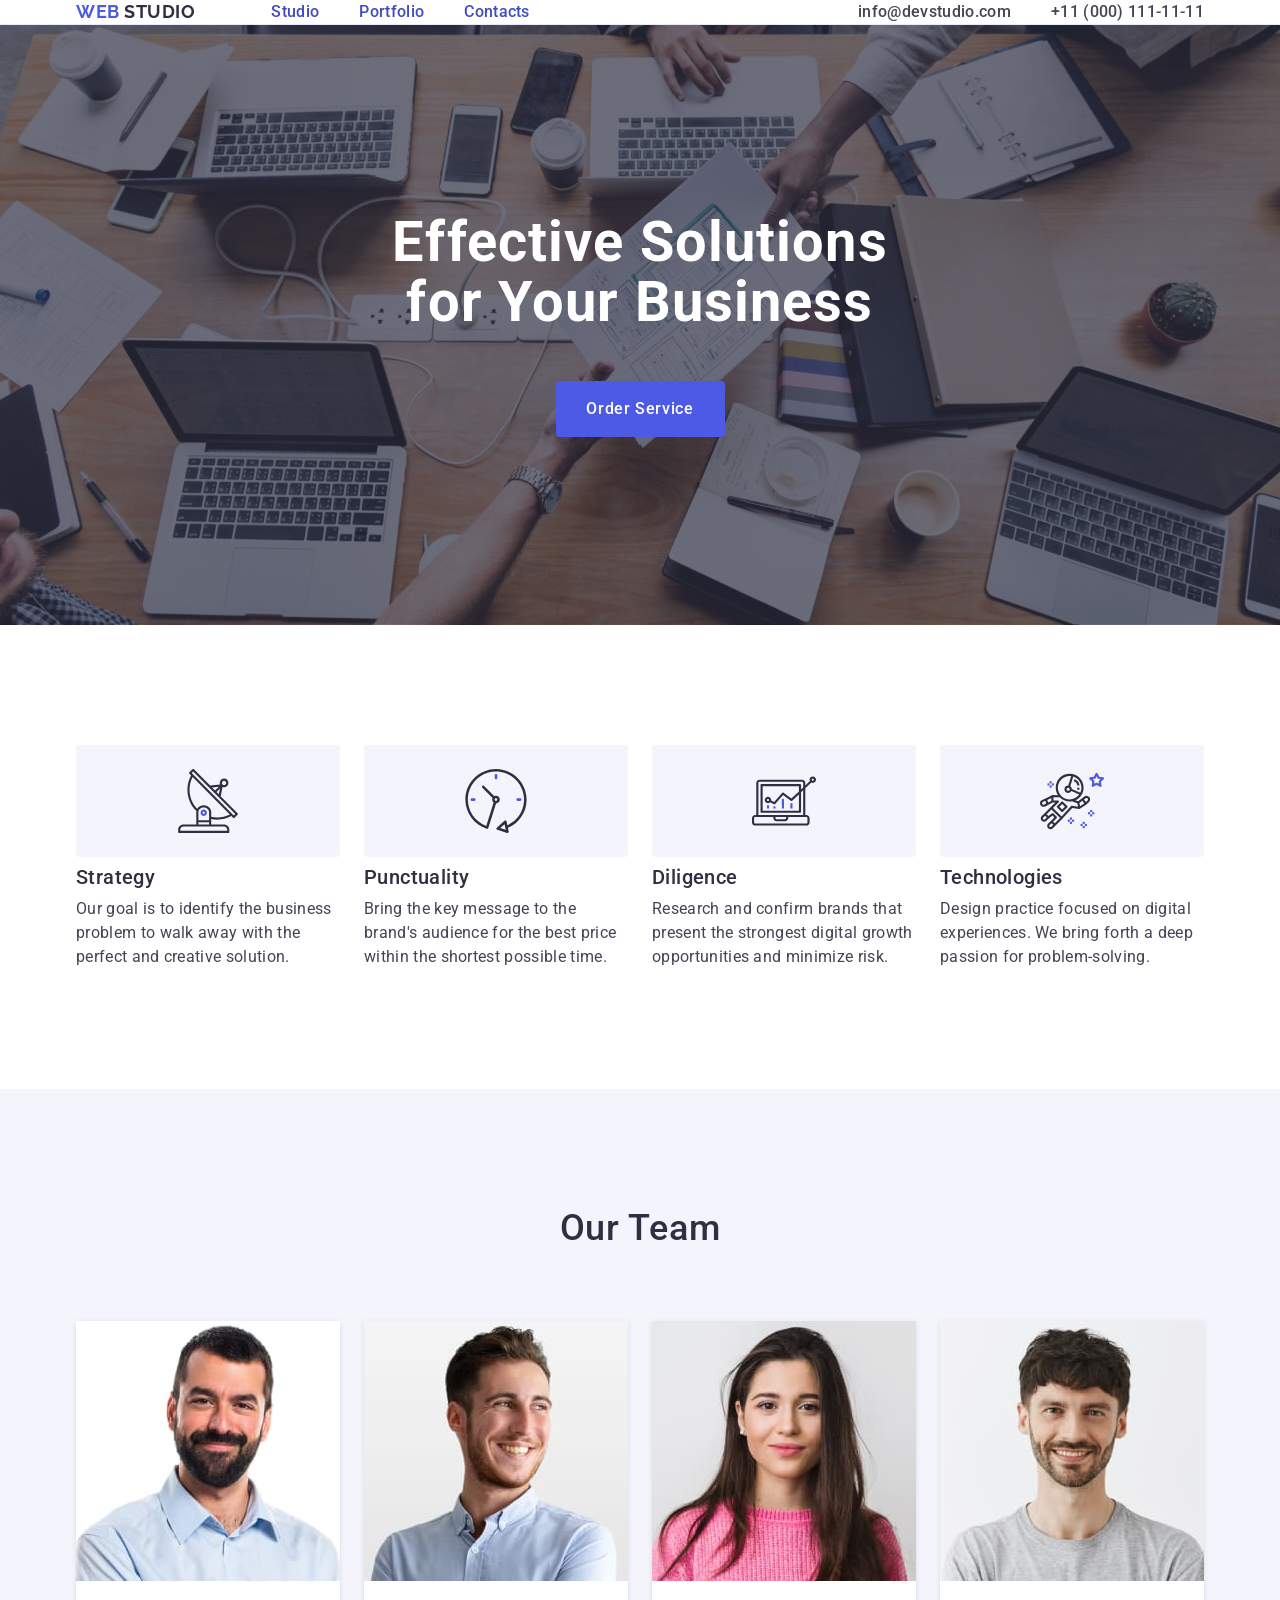
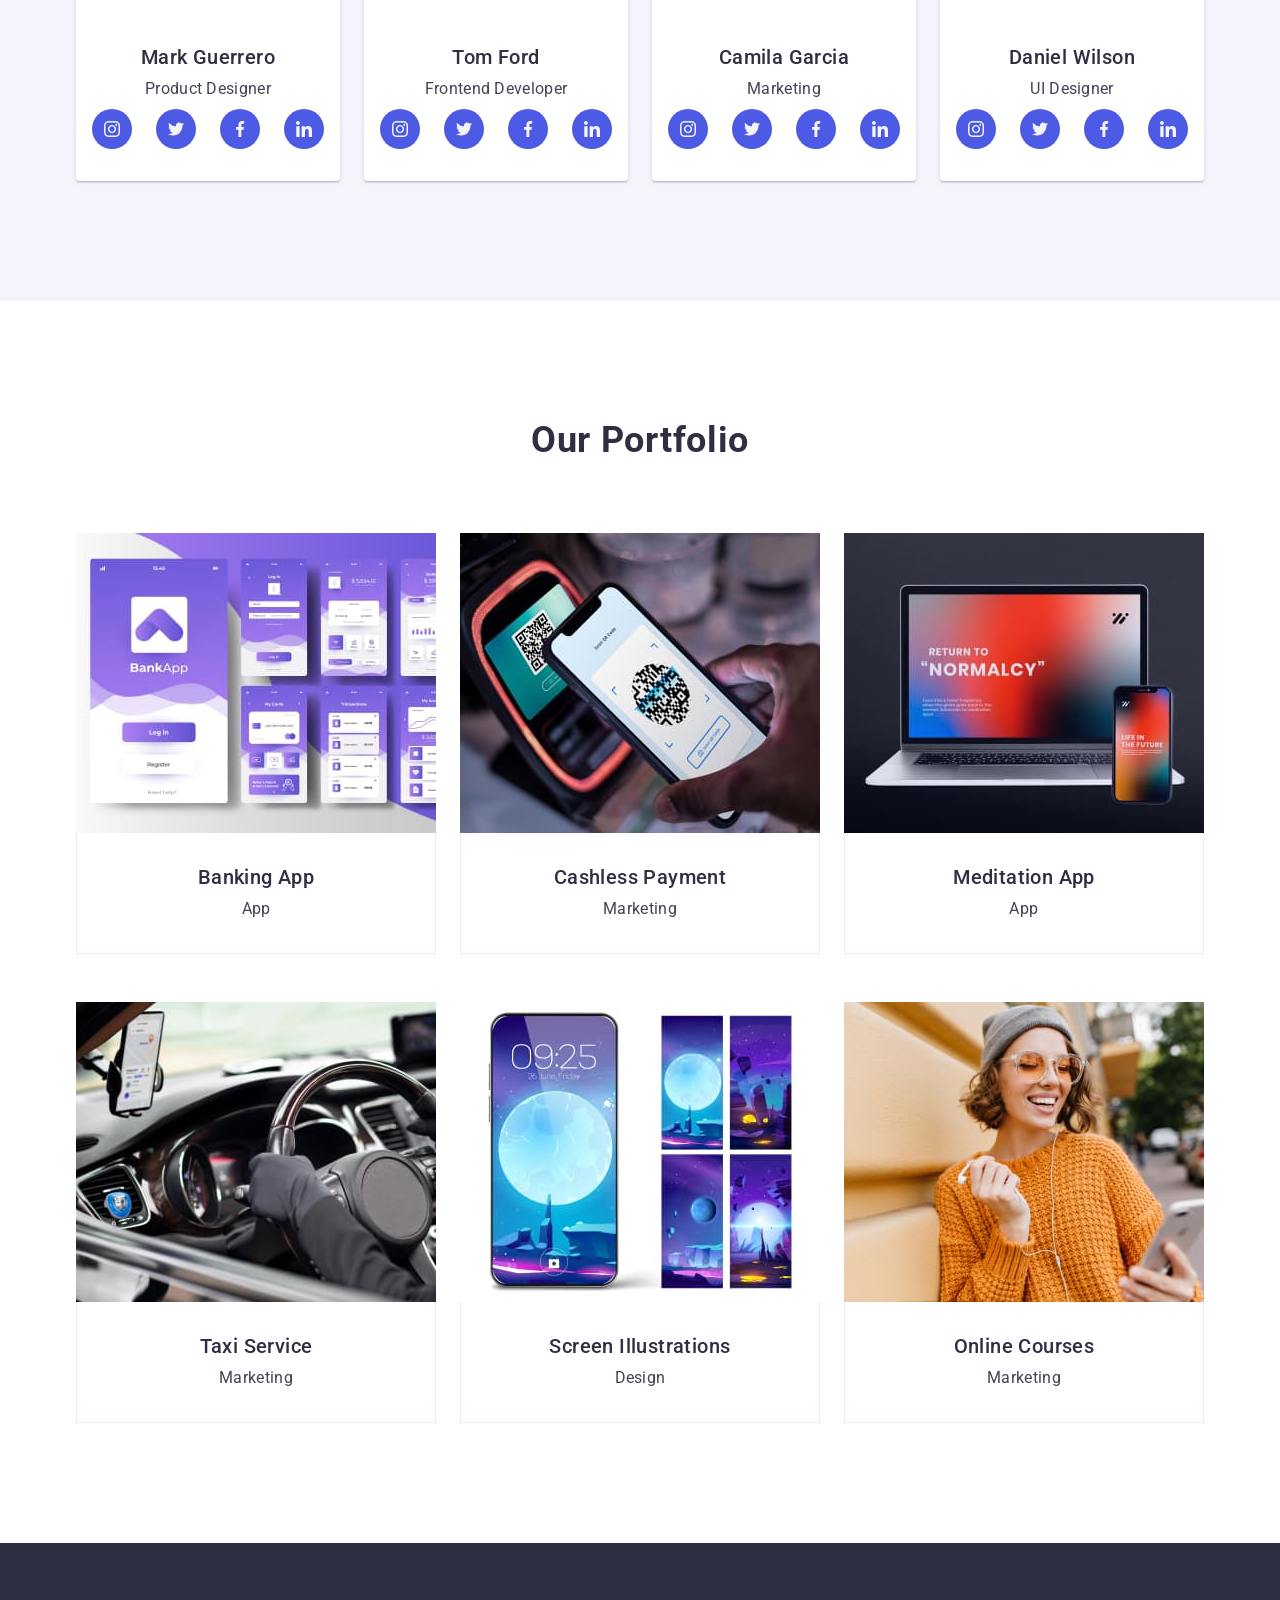
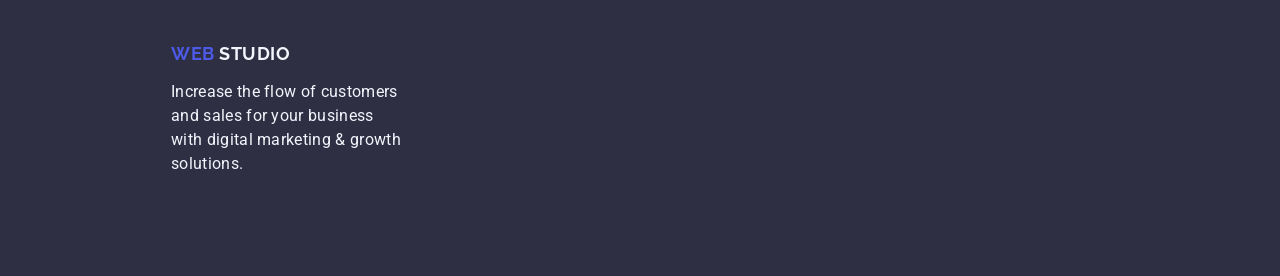
==== index.html @ b2b7b201 "+" ====
<!DOCTYPE html>
<html lang="en">
<head>
    <meta charset="UTF-8">
    <meta name="viewport" content="width=device-width, initial-scale=1.0">
    <title>Document</title>
    <link rel="preconnect" href="https://fonts.googleapis.com">
    <link rel="preconnect" href="https://fonts.gstatic.com" crossorigin>
    <link href="https://fonts.googleapis.com/css2?family=Montserrat:wght@400;700&family=Raleway:wght@700&family=Roboto:wght@400;500;700;900&display=swap" 
    rel="stylesheet">
    <link rel="stylesheet" href="https://cdnjs.cloudflare.com/ajax/libs/modern-normalize/2.0.0/modern-normalize.min.css">
    <link rel="stylesheet" href="./css/styles.css">
</head>
<body>
    <header class="header-box">
        <div class="container header-container">
            <nav class="navigation">
                <a href="" class="web">web <span class="studio">Studio</span></a>
                <ul class="nav-list">
                    <li ><a href="./index.html" class="nav-item">Studio</a></li>
                    <li><a href="" class="nav-item">Portfolio</a></li>
                    <li><a href="" class="nav-item">Contacts</a></li>
                </ul>
            </nav>
            <address class="adress">
                <ul class="adress-list">
                    <li><a href="mailto:info@devstudio.com" class="adress-item">info@devstudio.com</a></li>
                    <li><a href="tel:+110001111111" class="adress-item">+11 (000) 111-11-11</a></li>
                </ul>
            </address>
        </div>

    </header>
    <main>
        <section  class="main-page">
            <div class="container">
                <h1 class="hero">Effective Solutions for Your Business</h1>
                <button type="button" class="main-button">Order Service</button>
            </div>

        </section>
        <section class="section">
            <div class="container">
                <h2 class="description visually-hidden">Description</h2>
                <ul class="descr-list">
                    <li class="descr-item">
                        <div class="back-descr">
                            <svg class="icon" >
                                <use href="./images/icons.svg#icon-antenna" ></use>
                            </svg>
                        </div>
                        <h3 class="descr">Strategy</h3>
                        <p class="descr-text">Our goal is to identify the business problem to walk away with the perfect and creative solution. </p>
                    </li>
                    <li class="descr-item">
                        <div class="back-descr">
                            <svg class="icon">
                                <use href="./images/icons.svg#icon-clock"></use>
                            </svg>
                        </div>
                        <h3 class="descr">Punctuality</h3> 
                        <p class="descr-text">Bring the key message to the brand's audience for the best price within the shortest possible time.</p>
                    </li>
                    <li class="descr-item">
                        <div class="back-descr">
                            <svg class="icon" >
                                <use href="./images/icons.svg#icon-diagram"></use>
                            </svg>
                        </div>
                        <h3 class="descr">Diligence</h3>
                        <p class="descr-text">Research and confirm brands that present the strongest digital growth opportunities and minimize risk.</p>
                    </li>
                    <li class="descr-item">
                        <div class="back-descr">
                            <svg class="icon" >
                                <use href="./images/icons.svg#icon-astronaut" ></use>
                            </svg>
                        </div>
                        <h3 class="descr">Technologies</h3>
                        <p class="descr-text">Design practice focused on digital experiences. We bring forth a deep passion for problem-solving.</p>
                    </li>
                </ul>
            </div>

        </section>
        <section class="team section">
            <div class="container">
                <h2 class="about-team">Our Team</h2>
                <ul class="people-list">
                    <li class="people-back">
                        <img src="./images/markguerrero.jpg" alt="Mark" width="264">
                        <div class="people-container">
                            <h3 class="people-name">Mark Guerrero</h3>
                            <p class="people-work">Product Designer</p>
                            <ul class="social-links">
                                <li>
                                    <a class="team-links" href="">
                                        <svg class="icon-team" width="16" height="16">
                                            <use href="./images/icons.svg#icon-instagram"></use>
                                        </svg>
                                    </a>
                                </li>
                                <li>
                                    <a class="team-links" href="">
                                        <svg class="icon-team" width="16" height="16">
                                            <use href="./images/icons.svg#icon-twitter"></use>
                                        </svg>
                                    </a>
                                </li>
                                <li>
                                    <a class="team-links" href="">
                                        <svg class="icon-team" width="16" height="16">
                                            <use href="./images/icons.svg#icon-facebook"></use>
                                        </svg>
                                    </a>
                                </li>
                                <li>
                                    <a class="team-links" href="">
                                        <svg class="icon-team" width="16" height="16">
                                            <use href="./images/icons.svg#icon-linkedin"></use>
                                        </svg>
                                    </a>
                                </li>
                            </ul>
                        </div>
                    </li>
                    <li class="people-back">
                        <img src="./images/tomford.jpg" alt="Tom" width="264">
                        <div class="people-container">
                            <h3 class="people-name">Tom Ford</h3>
                            <p class="people-work">Frontend Developer</p>
                            <ul class="social-links">
                                <li>
                                    <a class="team-links" href="">
                                        <svg class="icon-team" width="16" height="16">
                                            <use href="./images/icons.svg#icon-instagram"></use>
                                        </svg>
                                    </a>
                                </li>
                                <li>
                                    <a class="team-links" href="">
                                        <svg class="icon-team" width="16" height="16">
                                            <use href="./images/icons.svg#icon-twitter"></use>
                                        </svg>
                                    </a>
                                </li>
                                <li>
                                    <a class="team-links" href="">
                                        <svg class="icon-team" width="16" height="16">
                                            <use href="./images/icons.svg#icon-facebook"></use>
                                        </svg>
                                    </a>
                                </li>
                                <li>
                                    <a class="team-links" href="">
                                        <svg class="icon-team" width="16" height="16">
                                            <use href="./images/icons.svg#icon-linkedin"></use>
                                        </svg>
                                    </a>
                                </li>
                            </ul>
                        </div>

                    </li>
                    <li class="people-back">
                        <img src="./images/camilagarcia.jpg" alt="Camila" width="264">
                        <div class="people-container">
                            <h3 class="people-name">Camila Garcia</h3>
                            <p class="people-work">Marketing</p>
                            <ul class="social-links">
                                <li>
                                    <a class="team-links" href="">
                                        <svg class="icon-team" width="16" height="16">
                                            <use href="./images/icons.svg#icon-instagram"></use>
                                        </svg>
                                    </a>
                                </li>
                                <li>
                                    <a class="team-links" href="">
                                        <svg class="icon-team" width="16" height="16">
                                            <use href="./images/icons.svg#icon-twitter"></use>
                                        </svg>
                                    </a>
                                </li>
                                <li>
                                    <a class="team-links" href="">
                                        <svg class="icon-team" width="16" height="16">
                                            <use href="./images/icons.svg#icon-facebook"></use>
                                        </svg>
                                    </a>
                                </li>
                                <li>
                                    <a class="team-links" href="">
                                        <svg class="icon-team" width="16" height="16">
                                            <use href="./images/icons.svg#icon-linkedin"></use>
                                        </svg>
                                    </a>
                                </li>
                            </ul>
                        </div>

                    </li>
                    <li class="people-back">
                        <img src="./images/danielwilson.jpg" alt="Daniel" width="264">
                        <div class="people-container">
                            <h3 class="people-name">Daniel Wilson</h3>
                            <p class="people-work">UI Designer</p>
                            <ul class="social-links">
                                <li>
                                    <a class="team-links" href="">
                                        <svg class="icon-team" width="16" height="16">
                                            <use href="./images/icons.svg#icon-instagram"></use>
                                        </svg>
                                    </a>
                                </li>
                                <li>
                                    <a class="team-links" href="">
                                        <svg class="icon-team" width="16" height="16">
                                            <use href="./images/icons.svg#icon-twitter"></use>
                                        </svg>
                                    </a>
                                </li>
                                <li>
                                    <a class="team-links" href="">
                                        <svg class="icon-team" width="16" height="16">
                                            <use href="./images/icons.svg#icon-facebook"></use>
                                        </svg>
                                    </a>
                                </li>
                                <li>
                                    <a class="team-links" href="">
                                        <svg class="icon-team" width="16" height="16"   >
                                            <use href="./images/icons.svg#icon-linkedin"></use>
                                        </svg>
                                    </a>
                                </li>
                            </ul>
                        </div>

                    </li>
                </ul>
            </div>

        </section>
        <section class="section">
            <div class="container">
                <h2 class="our-port">Our Portfolio</h2>
                <ul class="card-list">
                    <li class="port-cards">
                        <img src="./images/bankingapp.jpg" alt="Banking App" width="360">
                        <div class="portfolio-container">
                            <h3 class="name-img">Banking App</h3>
                            <p class="descr-cards">App</p>
                        </div>

                    </li>
                    <li class="port-cards">
                        <img src="./images/cashlesspayment.jpg" alt="Cashless Payment" width="360">
                        <div class="portfolio-container">
                            <h3 class="name-img">Cashless Payment</h3>
                            <p class="descr-cards">Marketing</p>
                        </div>

                    </li>
                    <li class="port-cards">
                        <img src="./images/meditationapp.jpg" alt="Meditation App" width="360">
                        <div class="portfolio-container">
                            <h3 class="name-img">Meditation App</h3>
                            <p class="descr-cards">App</p>
                        </div>

                    </li>
                    <li class="port-cards">
                        <img src="./images/taxiservice.jpg" alt="Taxi Service" width="360">
                        <div class="portfolio-container">
                            <h3 class="name-img">Taxi Service</h3>
                            <p class="descr-cards">Marketing</p>
                        </div>

                    </li>
                    <li class="port-cards">
                        <img src="./images/screenillustrations.jpg" alt="Screen Illustrations" width="360">
                        <div class="portfolio-container">
                            <h3 class="name-img">Screen Illustrations</h3>
                            <p class="descr-cards">Design</p>
                        </div>

                    </li>
                    <li class="port-cards">
                        <img src="./images/onlinecourses.jpg" alt="Online Course" width="360">
                        <div class="portfolio-container">
                            <h3 class="name-img">Online Courses</h3>
                            <p class="descr-cards">Marketing</p>
                        </div>

                    </li>
                </ul>
            </div>

        </section>
    </main>
    <footer class="back-foot">
        <div class="container foot-container">
            <a href="" class="web-foot">web <span class="studio-foot">Studio</span></a>
            <p class="descr-foot">Increase the flow of customers and sales for your business with digital marketing & growth solutions.</p>    
        </div>
 
    </footer>
    
</body>
</html>
---- css/styles.css ----
body {
    font-family: "Roboto", sans-serif;
    color:#434455 ;
    background-color:#ffffff;
}

h1,h2,h3,h4,h5,h6,p {
    margin-top: 0;
    margin-bottom: 0;
}

ul,ol {
    margin-top: 0;
    margin-bottom: 0;
    padding-left: 0;
}

img {
    display: block;
}

a {
    text-decoration: none;
    color: inherit;
}

li {
    list-style-type: none;
}

.container {
    width: 1158px;
    margin-left: auto;
    margin-right: auto;
    padding: 0 15px 0 15px;
}

.header-box {
    border-bottom: 1px solid #e7e9fc;
    box-shadow: 0px 2px 1px rgba(46, 47, 66, 0.08), 0px 1px 1px rgba(46, 47, 66, 0.16), 0px 1px 6px rgba(46, 47, 66, 0.08);;
}

.header-container {
    display: flex;
    padding: 0 15px
}

.navigation {
    display: flex;
    align-items: center;
}


.nav-list {
    display: flex;
    gap: 40px;
    transition: 250ms cubic-bezier(0.4, 0, 0.2, 1);
}


.nav-item::after{
    content: "";
    position: absolute;
    left: 0;
    bottom: -1px;
    height: 4px;
    background-color: #404bbf;
    border-radius: 2px; 
}


.web {
    font-family: 'Raleway' , sans-serif;
    font-weight: 700;
    font-size: 18px;
    line-height: 1.17;
    text-decoration: none;
    color: #4d5ae5;
    letter-spacing: 0.03em;
    text-transform: uppercase;
    margin-right: 76px;
}

.studio {
    font-family: 'Raleway' , sans-serif;
    font-weight: 700;
    font-size: 18px;
    line-height: 1.17;
    text-decoration: none;
    color: #2e2f42;
    letter-spacing: 0.03em;
    text-transform: uppercase;
}

.studio-link {
    color: #2E2F42;
}

.nav-item {
    font-weight: 500;
    font-size: 16px;
    line-height: 1.5;
    letter-spacing: 0.02em;
    color: #2e2f42 ;
    padding: 24px 0;
    position: relative;
    color: #404bbf;
    transition: color 250ms cubic-bezier(0.4, 0, 0.2, 1);
}

.nav-item:focus {
    color: #404bbf ;
}

.nav-item:hover {
    color: #404bbf;
}

.adress {
    font-style: normal;
    display: flex;
    margin-left: auto;
}

.adress-list {
    display: flex;
    gap: 40px;
    transition: color 250ms cubic-bezier(0.4, 0, 0.2, 1);
}

.adress-item{
    font-weight: 500;
    font-size: 16px;
    line-height: 1.5;
    letter-spacing: 0.02em;
    color: #434455  ;
}

.adress-item:focus {
    color: #404bbf ;
}

.adress-item:hover {
    color: #404bbf;
}


.mail{
    font-family: 'Roboto', sans-serif;
    font-weight: 400;
    font-size: 16px;
    line-height: 1.5;
    text-decoration: none;
    color: #434455;
}

.tel{
    font-family: 'Roboto', sans-serif;
    font-weight: 400;
    font-size: 16px;
    line-height: 1.5;
    text-decoration: none;
    color: #434455;
}

.hero {
    font-size: 56px;
    font-weight: 700;
    line-height: 1.07;
    letter-spacing: 0.02em;
    text-align: center;
    color: #ffffff;
    margin-bottom: 48px;
    max-width: 496px;
    margin-left: auto;
    margin-right: auto;
}

.main-page {
    background-color: #2e2f42;
    text-align: center;
    padding: 188px 0;
    background-image:  linear-gradient(rgba(46, 47, 66, 0.7), rgba(46, 47, 66, 0.7)), url(../images/people-office\ 1.jpg);
    max-width: 1440px;
    background-repeat: no-repeat;
    background-position: center;
    background-size: cover;

}

.main-button {
    font-family: "Roboto", sans-serif;
    background-color: #4D5AE5;
    font-weight: 500;
    font-size: 16px;
    line-height: 1.5;
    letter-spacing: 0.04em;
    color: #ffffff;
    cursor: pointer;
    display: block;
    min-width: 169px;
    height: 56px;
    border: none;
    border-radius: 4px;
    margin-left: auto;
    margin-right: auto;
    transition: background-color 250ms cubic-bezier(0.4, 0, 0.2, 1);;
}


.main-button:hover {
    background-color: #404BBF ;
}

.main-button:focus{
    background-color: #404BBF ;
}

.section {
    padding-top: 120px;
    padding-bottom: 120px;
}

.description {
    font-weight: 500;
    font-size: 20px
    line-height: 1.2;
    letter-spacing: 0.02em
    color : #2e2f42;
}

.visually-hidden {
    position: absolute;
    width: 1px;
    height: 1px;
    margin: -1px;
    border: 0;
    padding: 0;
    white-space: nowrap;
    clip-path: inset(100%);
    clip: rect(0 0 0 0);
    overflow: hidden;
  }

.descr-list {
    display: flex;
    gap: 24px;
        
}

.descr {
    font-weight: 500;
    font-size: 20px;
    line-height: 1.2;
    letter-spacing: 0.02em;
    color: #2E2F42;
    margin-bottom: 8px;
}

.descr-item {
    width: calc((100% - 72px) / 4)
    display: flex;
    
}

.back-descr {
    background: #F4F4FD;
    border-radius: 4px;
    width: 264px;
    height: 112px;
    display: flex;
    align-items: center;
    justify-content: center;
    margin-bottom: 8px;

}

.icon{
    width: 64px;
    height: 64px;

}

.descr-text {
    font-weight: 400;
    font-size: 16px;
    line-height: 1.5;
    letter-spacing: 0.02em;
    color: #434455;
}

.team{
    background-color: #F4F4FD;
}

.about-team {
    font-weight: 500;
    font-size: 36px;
    line-height: 1.11;
    text-align: center;
    letter-spacing: 0.02em;
    text-transform: capitalize;
    color: #2e2f42;
    margin-bottom: 72px;
}

.people-list {
    display: flex;
    gap: 24px;

}

.people-back {
    background-color: #FFFFFF;
    width: calc((100% - 72px) / 4);
    border-radius: 0px 0px 4px 4px;
    box-shadow: 0px 1px 6px rgba(46, 47, 66, 0.08), 0px 1px 1px rgba(46, 47, 66, 0.16), 0px 2px 1px rgba(46, 47, 66, 0.08);;
}

.people-container{
    padding: 32px 0;
}

.people-name {
    font-weight: 500;
    font-size: 20px;
    line-height: 1.2;
    letter-spacing: 0.02em;
    color: #2e2f42;
    margin-top: 32px;
    margin-bottom: 8px;

    text-align: center;
}

.people-work {
    font-weight: 400;
    font-size: 16px;
    line-height: 1.5;
    letter-spacing: 0.02em;
    color: #434455;
    text-align: center;
}

.social-links {
    display: flex;
    align-items: center;
    justify-content: center;
    gap: 24px;
    margin-top: 8px;
}

.team-links {
    display: flex;
    width: 40px;
    height: 40px;
    background-color: #4D5AE5;
    border-radius: 50%;
    align-items: center;
    justify-content: center;
}

.team-links:hover {
    background-color:  #404BBF;
}

.team-links:focus {
    background-color:  #404BBF;
}

.icon-team {
    width: 16px;
    height: 16px;
    fill: #F4F4FD;
}


.our-port {
    font-family: "Roboto";
    font-size: 36px;
    font-weight: 700;
    line-height: 40px;
    letter-spacing: 0.02em;
    text-align: center;
    line-height: 1.11;
    text-transform: capitalize;
    color: #2e2f42;
    margin-bottom: 72px;
}

.card-list {
    display: flex;
    column-gap: 24px;
    flex-wrap: wrap;
    row-gap: 48px;
}

.port-cards {
    border: 1px;
    width: calc((100% - 48px) / 3)

}

.portfolio-container {
    padding: 32px 16px;
    border: 1px solid #e7e9fc;
    border-top: none;
}

.name-img {
    font-family: "Roboto";
    font-size: 20px;
    font-weight: 500;
    line-height: 1.2;
    letter-spacing: 0.02em;
    color: #2e2f42;
    text-align: center;
    margin-bottom: 8px;
}

.descr-cards {
    font-family: "Roboto";
    font-size: 16px;
    font-weight: 400;
    line-height: 1.5;
    letter-spacing: 0.02em;
    color: #434455;
    text-align: center;

}

.foot-container {

    width: 264px;
    margin-left: 156px;
}

.web-foot {
    font-family: "Raleway", sans-serif;
    font-weight: 700;
    font-size: 18px;
    line-height: 1.17;
    letter-spacing: 0.03em;
    text-transform: uppercase;
    color: #4D5AE5;
    flex: none;
    display: inline-block;
    margin-bottom: 16px;
}

.studio-foot {
    font-family: "Raleway", sans-serif;
    font-weight: 700;
    font-size: 18px;
    line-height: 1.1;
    letter-spacing: 0.03em;
    text-transform: uppercase;
    color: #f4f4fd ;
    flex: none;
}

.back-foot {
    background-color: #2e2f42;
    padding: 100px 0
}

.descr-foot {
    font-weight: 400;
    font-size: 16px;
    line-height: 1.5;
    letter-spacing: 0.02em;
    color: #F4F4FD;
}
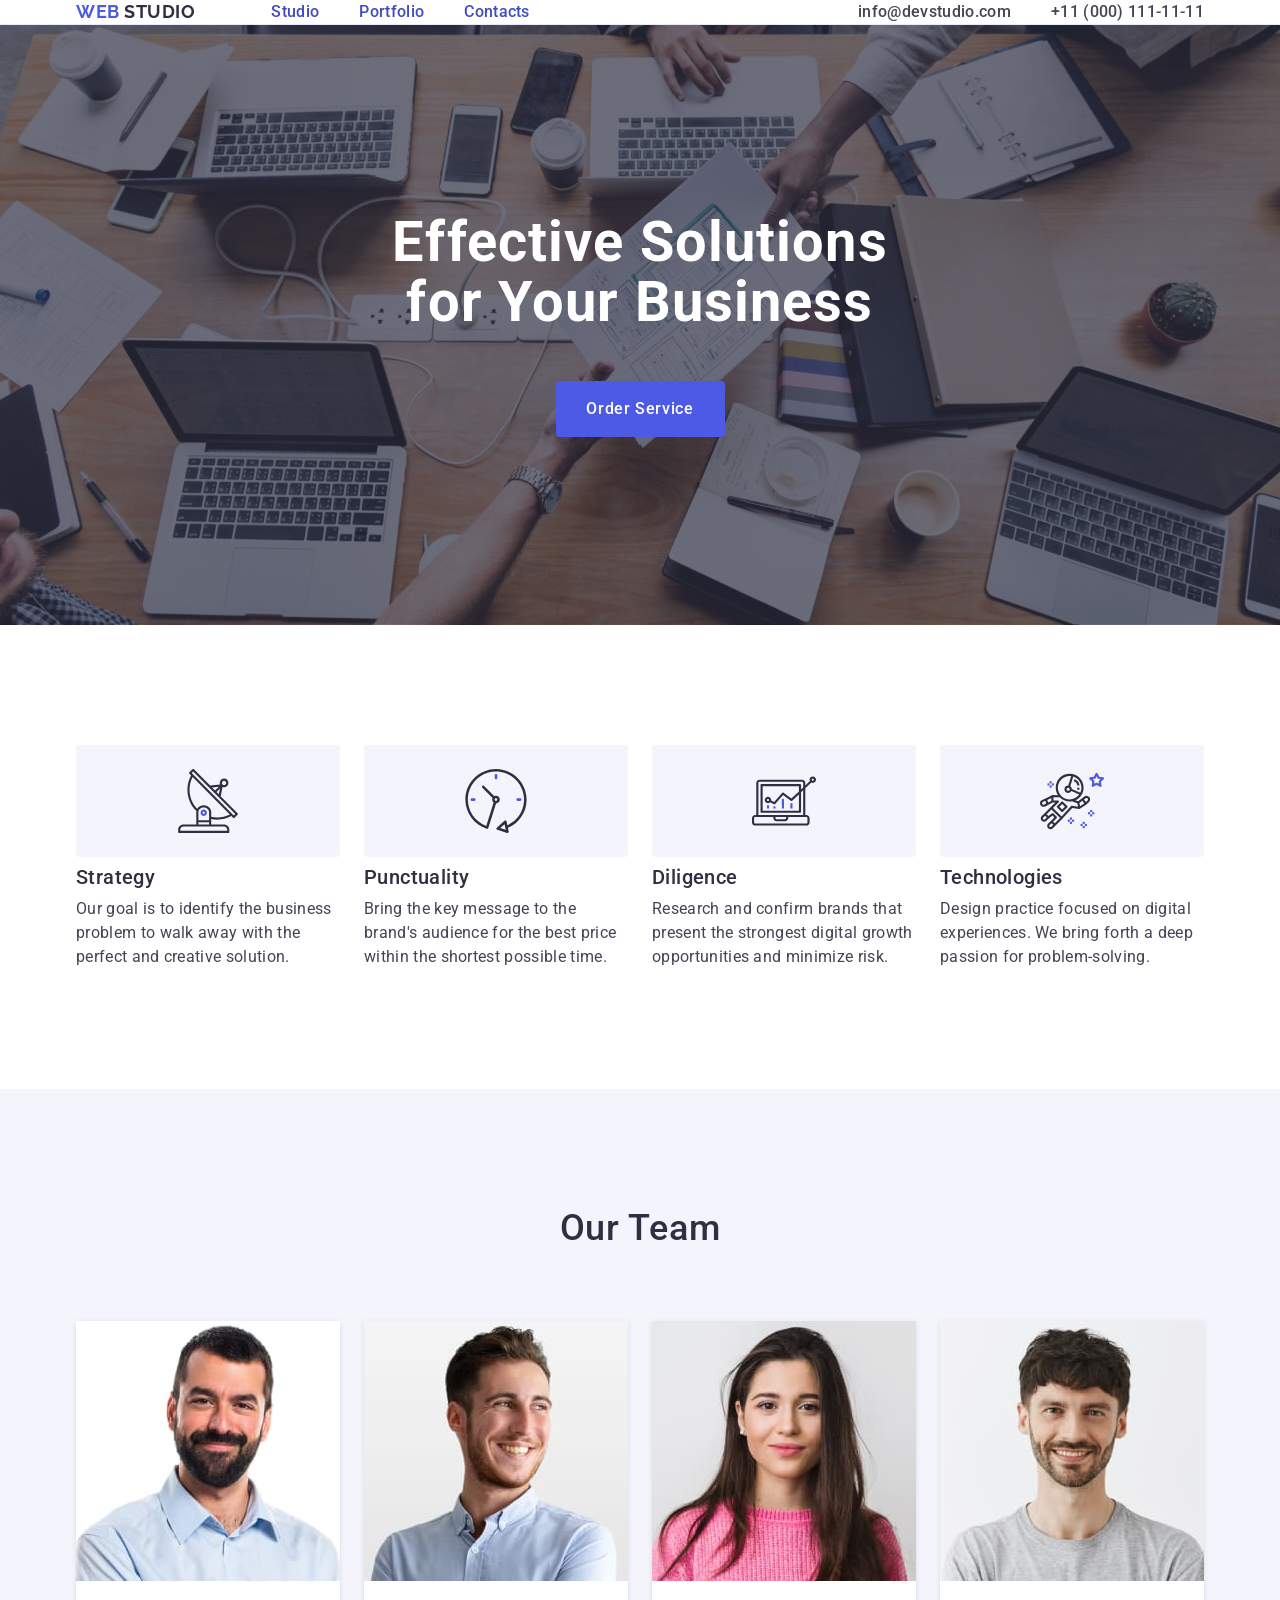
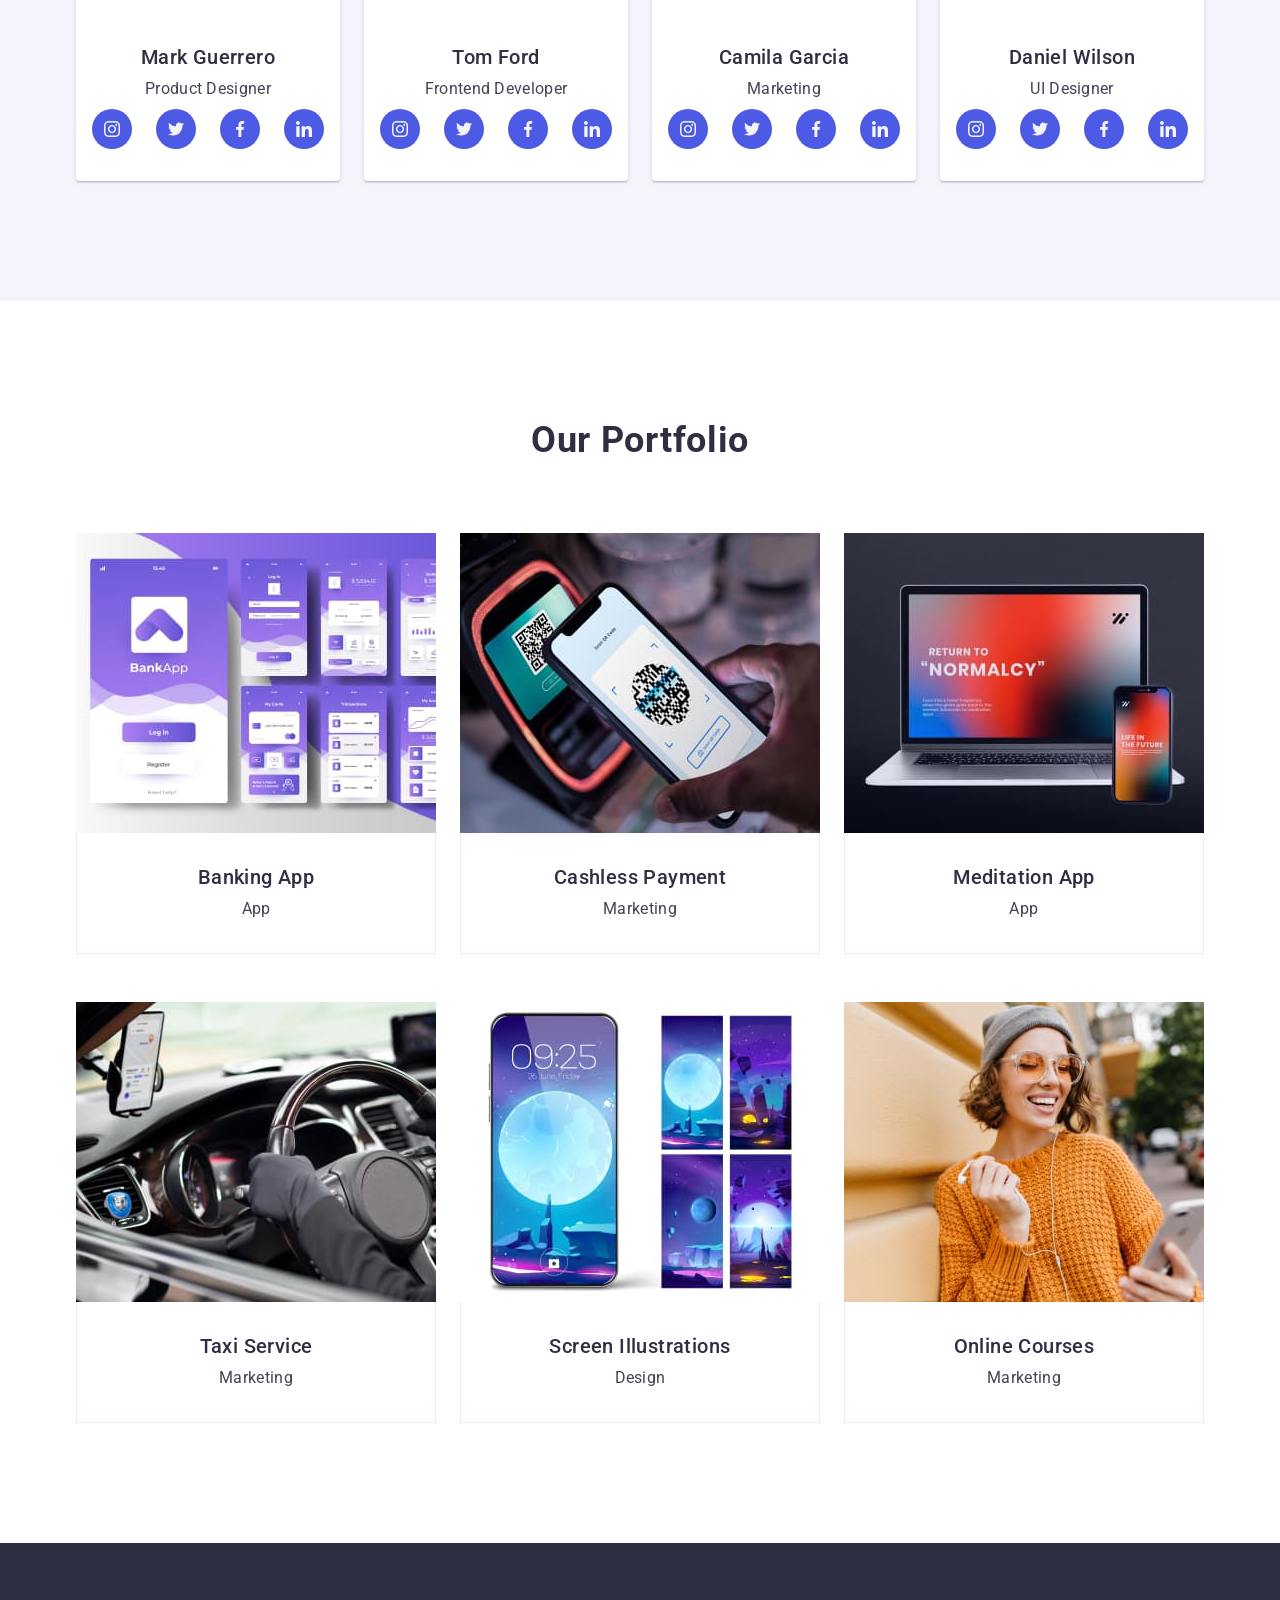
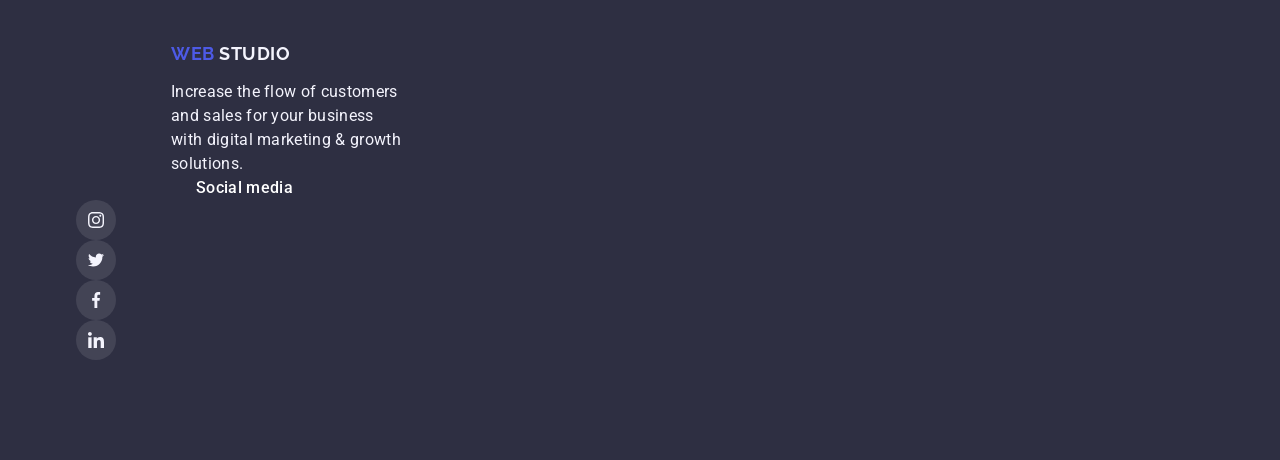
==== commit 8b15ff71: "+" ====
--- a/index.html
+++ b/index.html
@@ -247,7 +247,11 @@
                 <h2 class="our-port">Our Portfolio</h2>
                 <ul class="card-list">
                     <li class="port-cards">
-                        <img src="./images/bankingapp.jpg" alt="Banking App" width="360">
+
+                        <div class="cont">
+                            <img src="./images/bankingapp.jpg" alt="Banking App" width="360">
+                            <p class="blue-text">14 Stylish and User-Friendly App Design Concepts · Task Manager App · Calorie Tracker App · Exotic Fruit Ecommerce App · Cloud Storage App</p>
+                        </div>
                         <div class="portfolio-container">
                             <h3 class="name-img">Banking App</h3>
                             <p class="descr-cards">App</p>
@@ -255,7 +259,11 @@
 
                     </li>
                     <li class="port-cards">
-                        <img src="./images/cashlesspayment.jpg" alt="Cashless Payment" width="360">
+
+                        <div class="cont">
+                            <img src="./images/cashlesspayment.jpg" alt="Cashless Payment" width="360">
+                            <p class="blue-text">14 Stylish and User-Friendly App Design Concepts · Task Manager App · Calorie Tracker App · Exotic Fruit Ecommerce App · Cloud Storage App</p>
+                        </div>
                         <div class="portfolio-container">
                             <h3 class="name-img">Cashless Payment</h3>
                             <p class="descr-cards">Marketing</p>
@@ -263,7 +271,11 @@
 
                     </li>
                     <li class="port-cards">
-                        <img src="./images/meditationapp.jpg" alt="Meditation App" width="360">
+
+                        <div class="cont">
+                            <img src="./images/meditationapp.jpg" alt="Meditation App" width="360">
+                            <p class="blue-text">14 Stylish and User-Friendly App Design Concepts · Task Manager App · Calorie Tracker App · Exotic Fruit Ecommerce App · Cloud Storage App</p>
+                        </div>
                         <div class="portfolio-container">
                             <h3 class="name-img">Meditation App</h3>
                             <p class="descr-cards">App</p>
@@ -271,7 +283,11 @@
 
                     </li>
                     <li class="port-cards">
-                        <img src="./images/taxiservice.jpg" alt="Taxi Service" width="360">
+
+                        <div class="cont">
+                            <img src="./images/taxiservice.jpg" alt="Taxi Service" width="360">
+                            <p class="blue-text">14 Stylish and User-Friendly App Design Concepts · Task Manager App · Calorie Tracker App · Exotic Fruit Ecommerce App · Cloud Storage App</p>
+                        </div>
                         <div class="portfolio-container">
                             <h3 class="name-img">Taxi Service</h3>
                             <p class="descr-cards">Marketing</p>
@@ -279,7 +295,11 @@
 
                     </li>
                     <li class="port-cards">
-                        <img src="./images/screenillustrations.jpg" alt="Screen Illustrations" width="360">
+
+                        <div class="cont">
+                            <img src="./images/screenillustrations.jpg" alt="Screen Illustrations" width="360">
+                            <p class="blue-text">14 Stylish and User-Friendly App Design Concepts · Task Manager App · Calorie Tracker App · Exotic Fruit Ecommerce App · Cloud Storage App</p>
+                        </div>
                         <div class="portfolio-container">
                             <h3 class="name-img">Screen Illustrations</h3>
                             <p class="descr-cards">Design</p>
@@ -287,7 +307,11 @@
 
                     </li>
                     <li class="port-cards">
-                        <img src="./images/onlinecourses.jpg" alt="Online Course" width="360">
+
+                        <div class="cont">
+                            <img src="./images/onlinecourses.jpg" alt="Online Course" width="360">
+                            <p class="blue-text">14 Stylish and User-Friendly App Design Concepts · Task Manager App · Calorie Tracker App · Exotic Fruit Ecommerce App · Cloud Storage App</p>
+                        </div>
                         <div class="portfolio-container">
                             <h3 class="name-img">Online Courses</h3>
                             <p class="descr-cards">Marketing</p>
@@ -304,7 +328,39 @@
             <a href="" class="web-foot">web <span class="studio-foot">Studio</span></a>
             <p class="descr-foot">Increase the flow of customers and sales for your business with digital marketing & growth solutions.</p>    
         </div>
- 
+        <div class="links-container">
+            <p class="foot-text">Social media</p>
+            <ul class="social-links-foot">
+                <li>
+                    <a class="foot-links" href="">
+                        <svg class="icon-foot">
+                            <use href="./images/icons.svg#icon-instagram"></use>
+                        </svg>
+                    </a>
+                </li>
+                <li>
+                    <a class="foot-links" href="">
+                        <svg class="icon-foot">
+                            <use href="./images/icons.svg#icon-twitter"></use>
+                        </svg>
+                    </a>
+                </li>
+                <li>
+                    <a class="foot-links" href="">
+                        <svg class="icon-foot">
+                            <use href="./images/icons.svg#icon-facebook"></use>
+                        </svg>
+                    </a>
+                </li>
+                <li>
+                    <a class="foot-links" href="">
+                        <svg class="icon-foot">
+                            <use href="./images/icons.svg#icon-linkedin"></use>
+                        </svg>
+                    </a>
+                </li>
+            </ul>
+        </div>
     </footer>
     
 </body>
--- a/css/styles.css
+++ b/css/styles.css
@@ -401,6 +401,38 @@
 
 }
 
+.cont {
+    position: relative;
+    overflow: hidden;
+}
+
+.blue-text {
+    width: 100%;
+    height: 100%;
+    background-color: #4D5AE5;
+    color: #F4F4FD;
+    position: absolute;
+    top: 0;
+    left: 0;
+    transform: translateY(100%);
+    opacity: 0;
+    transition:transform 250ms cubic-bezier(0.4, 0, 0.2, 1) , opacity 250ms cubic-bezier(0.4, 0, 0.2, 1) , box-shadow 250ms cubic-bezier(0.4, 0, 0.2, 1);
+    font-size: 16px;
+    line-height: 1.5;
+    letter-spacing: 2%;
+    margin: 0;
+    padding-top: 40px;
+    padding-left: 32px;
+    padding-right: 32px;
+}
+
+.box-picture:hover .blue-text{
+    transform: translateY(0%);
+    opacity: 1;
+
+}
+
+
 .portfolio-container {
     padding: 32px 16px;
     border: 1px solid #e7e9fc;
@@ -470,4 +502,47 @@
     line-height: 1.5;
     letter-spacing: 0.02em;
     color: #F4F4FD;
-}+}
+
+.links-container {
+    width: 1158px; 
+    padding: 0 15px; 
+    margin: 0 auto;
+}
+
+.foot-text {
+    font-family: 'Roboto';
+    font-style: normal;
+    font-weight: 500;
+    font-size: 16px;
+    line-height: 24px;
+    letter-spacing: 0.02em;
+    color: #FFFFFF;
+    margin: 0;
+    margin-left: 120px;
+}
+
+.icon-foot {
+    width: 16px;
+    height: 16px;
+    fill: #F4F4FD;
+}
+
+.foot-links {
+    display: flex;
+    width: 40px;
+    height: 40px;
+    background: rgba(255, 255, 255, 0.1);
+    border-radius: 50%;
+    align-items: center;
+    justify-content: center;
+}
+
+
+.foot-links:hover {
+    background-color:  #31D0AA;
+}
+
+.foot-links:focus {
+    background-color:  #31D0AA;
+}
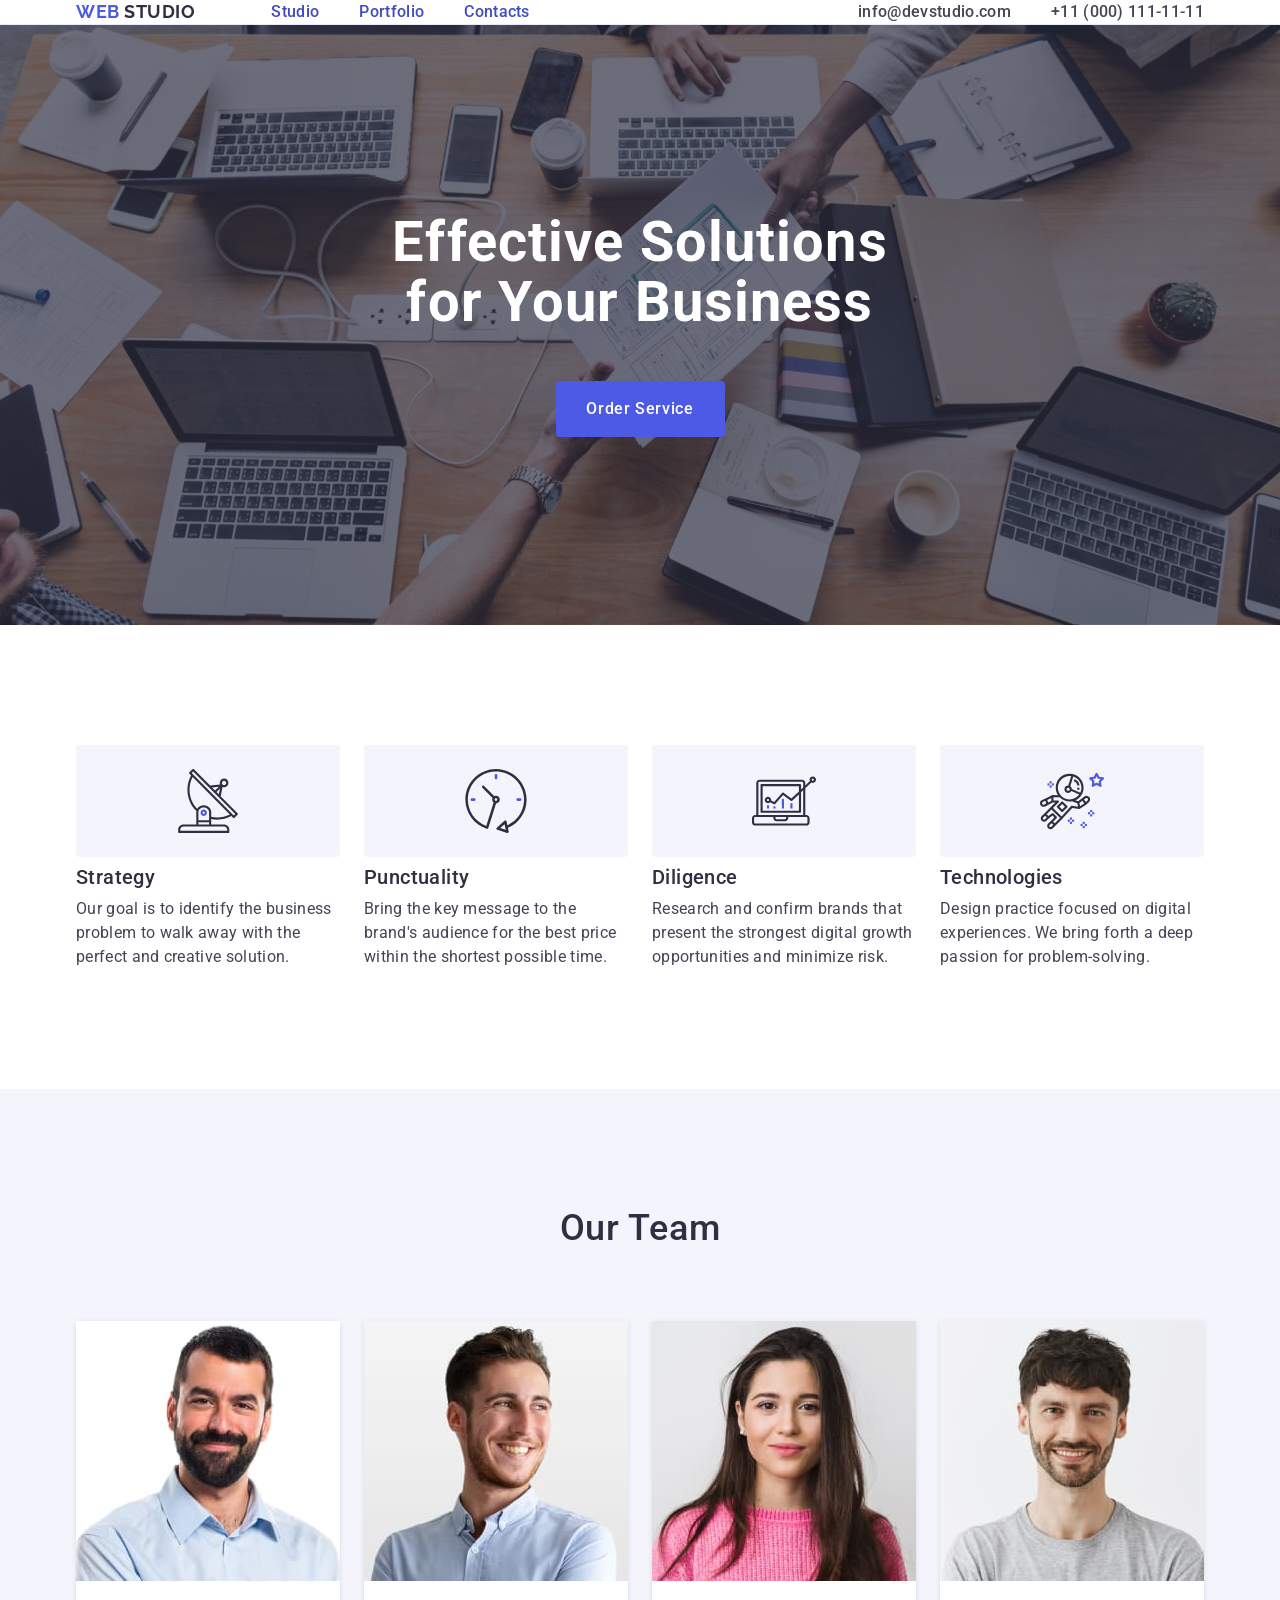
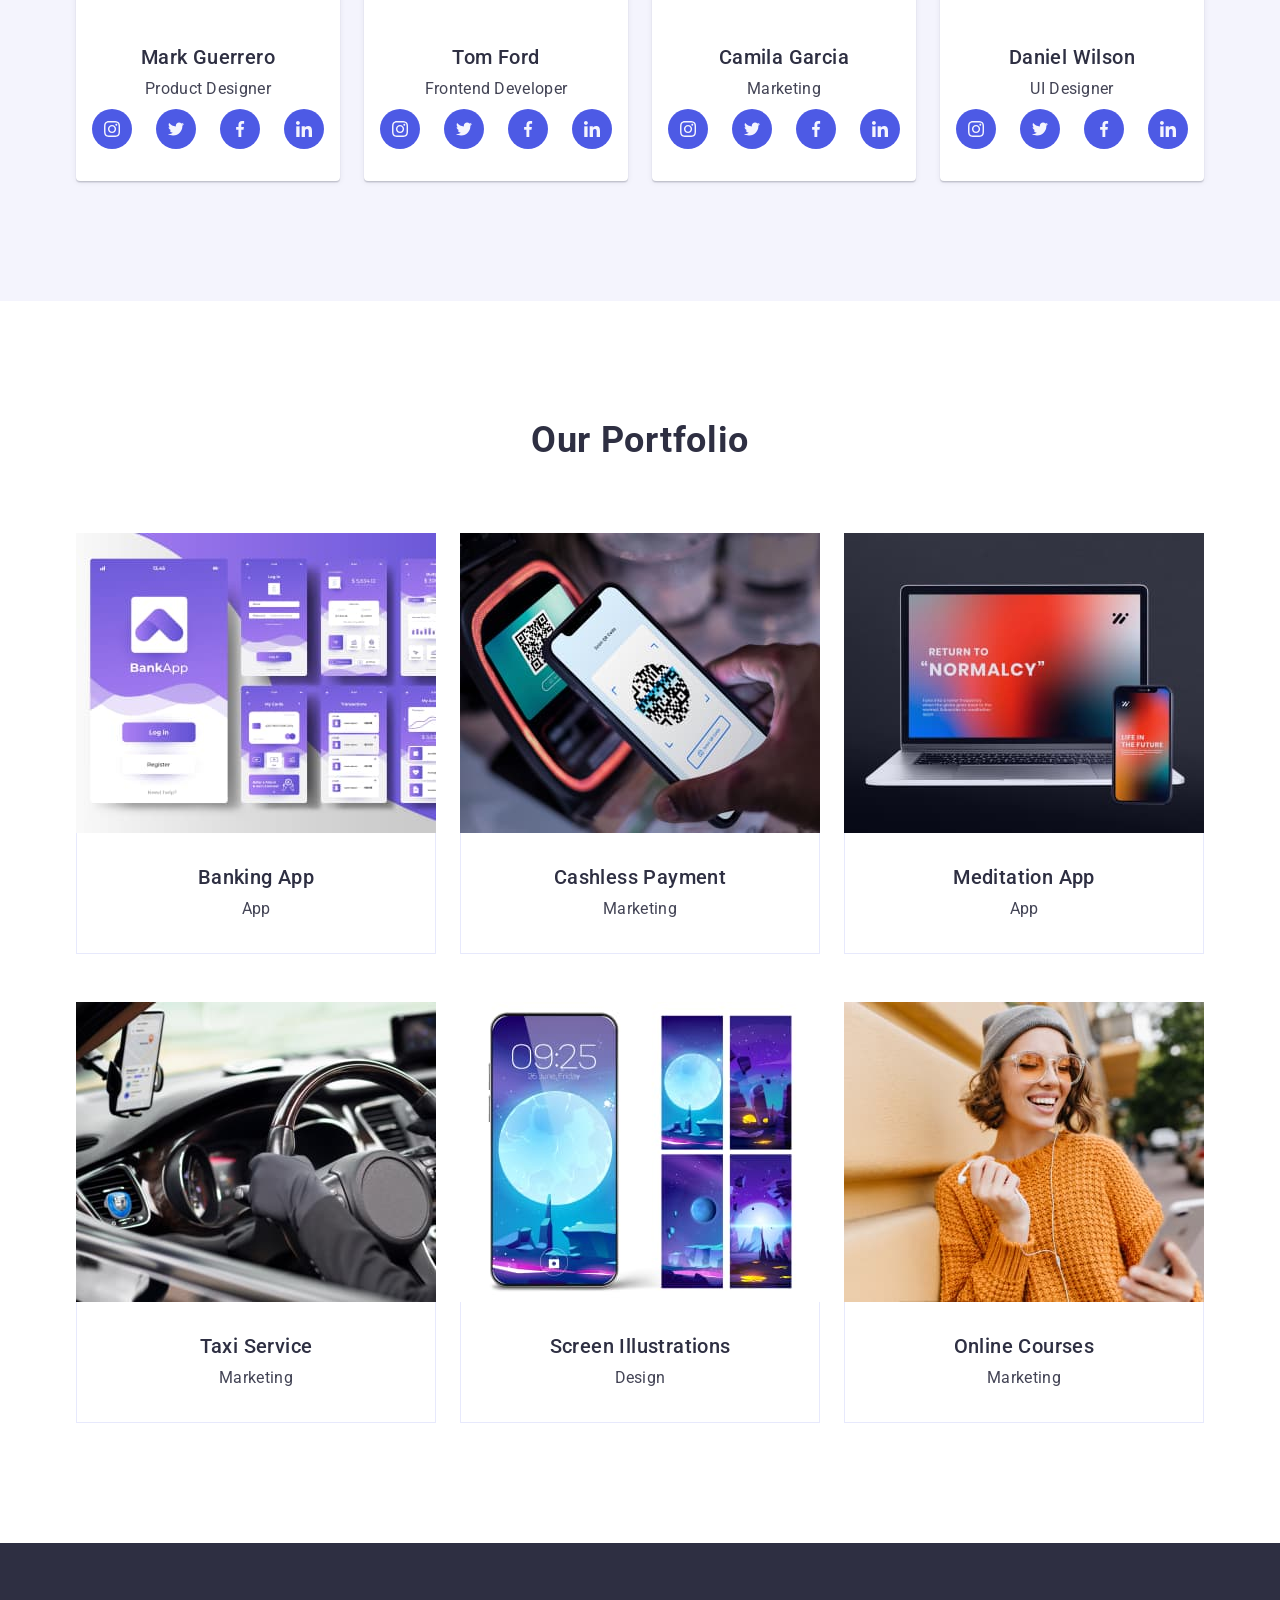
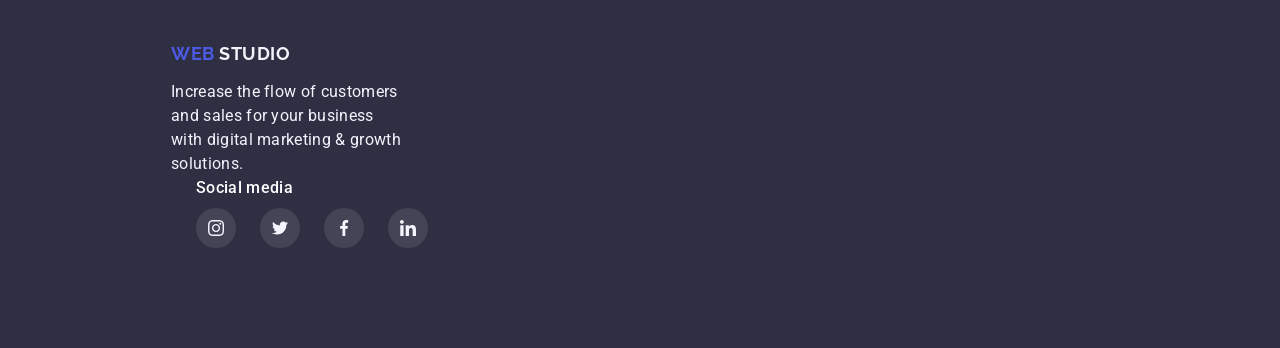
==== commit f6059e99: "+" ====
--- a/index.html
+++ b/index.html
@@ -45,7 +45,7 @@
                 <ul class="descr-list">
                     <li class="descr-item">
                         <div class="back-descr">
-                            <svg class="icon" >
+                            <svg class="icon" width="64" height="64" >
                                 <use href="./images/icons.svg#icon-antenna" ></use>
                             </svg>
                         </div>
@@ -54,7 +54,7 @@
                     </li>
                     <li class="descr-item">
                         <div class="back-descr">
-                            <svg class="icon">
+                            <svg class="icon" width="64" height="64">
                                 <use href="./images/icons.svg#icon-clock"></use>
                             </svg>
                         </div>
@@ -63,7 +63,7 @@
                     </li>
                     <li class="descr-item">
                         <div class="back-descr">
-                            <svg class="icon" >
+                            <svg class="icon" width="64" height="64" >
                                 <use href="./images/icons.svg#icon-diagram"></use>
                             </svg>
                         </div>
@@ -72,7 +72,7 @@
                     </li>
                     <li class="descr-item">
                         <div class="back-descr">
-                            <svg class="icon" >
+                            <svg class="icon" width="64" height="64" >
                                 <use href="./images/icons.svg#icon-astronaut" ></use>
                             </svg>
                         </div>
--- a/css/styles.css
+++ b/css/styles.css
@@ -134,6 +134,7 @@
     line-height: 1.5;
     letter-spacing: 0.02em;
     color: #434455  ;
+    transition: color 250ms cubic-bezier(0.4, 0, 0.2, 1);
 }
 
 .adress-item:focus {
@@ -180,7 +181,7 @@
     background-color: #2e2f42;
     text-align: center;
     padding: 188px 0;
-    background-image:  linear-gradient(rgba(46, 47, 66, 0.7), rgba(46, 47, 66, 0.7)), url(../images/people-office\ 1.jpg);
+    background-image: linear-gradient(rgba(46, 47, 66, 0.7), rgba(46, 47, 66, 0.7)), url(../images/people-office.jpg);
     max-width: 1440px;
     background-repeat: no-repeat;
     background-position: center;
@@ -204,7 +205,7 @@
     border-radius: 4px;
     margin-left: auto;
     margin-right: auto;
-    transition: background-color 250ms cubic-bezier(0.4, 0, 0.2, 1);;
+    transition: background-color 250ms cubic-bezier(0.4, 0, 0.2, 1);
 }
 
 
@@ -276,8 +277,7 @@
 }
 
 .icon{
-    width: 64px;
-    height: 64px;
+
 
 }
 
@@ -358,6 +358,7 @@
     border-radius: 50%;
     align-items: center;
     justify-content: center;
+    transition: 
 }
 
 .team-links:hover {
@@ -398,7 +399,12 @@
 .port-cards {
     border: 1px;
     width: calc((100% - 48px) / 3)
-
+    transition: box-shadow 250ms cubic-bezier(0.4, 0, 0.2, 1);
+}
+
+port-cards:hover{
+    transform: translateY(0%);
+    box-shadow: 0px 1px 6px rgba(46, 47, 66, 0.08), 0px 1px 1px rgba(46, 47, 66, 0.16), 0px 2px 1px rgba(46, 47, 66, 0.08);
 }
 
 .cont {
@@ -416,14 +422,12 @@
     left: 0;
     transform: translateY(100%);
     opacity: 0;
-    transition:transform 250ms cubic-bezier(0.4, 0, 0.2, 1) , opacity 250ms cubic-bezier(0.4, 0, 0.2, 1) , box-shadow 250ms cubic-bezier(0.4, 0, 0.2, 1);
-    font-size: 16px;
-    line-height: 1.5;
-    letter-spacing: 2%;
+    font-size: 16px;
+    line-height: 1.5;
+    letter-spacing: 0.02em; 
     margin: 0;
-    padding-top: 40px;
-    padding-left: 32px;
-    padding-right: 32px;
+    padding: 40px 32px;
+    transition: transform 250ms cubic-bezier(0.4, 0, 0.2, 1);
 }
 
 .box-picture:hover .blue-text{
@@ -522,6 +526,16 @@
     margin-left: 120px;
 }
 
+.social-links-foot {
+    display: flex;
+    align-items: center;
+    gap: 24px;
+    margin: 0;
+    margin-top: 8px;
+    margin-left: 120px;
+}
+
+
 .icon-foot {
     width: 16px;
     height: 16px;
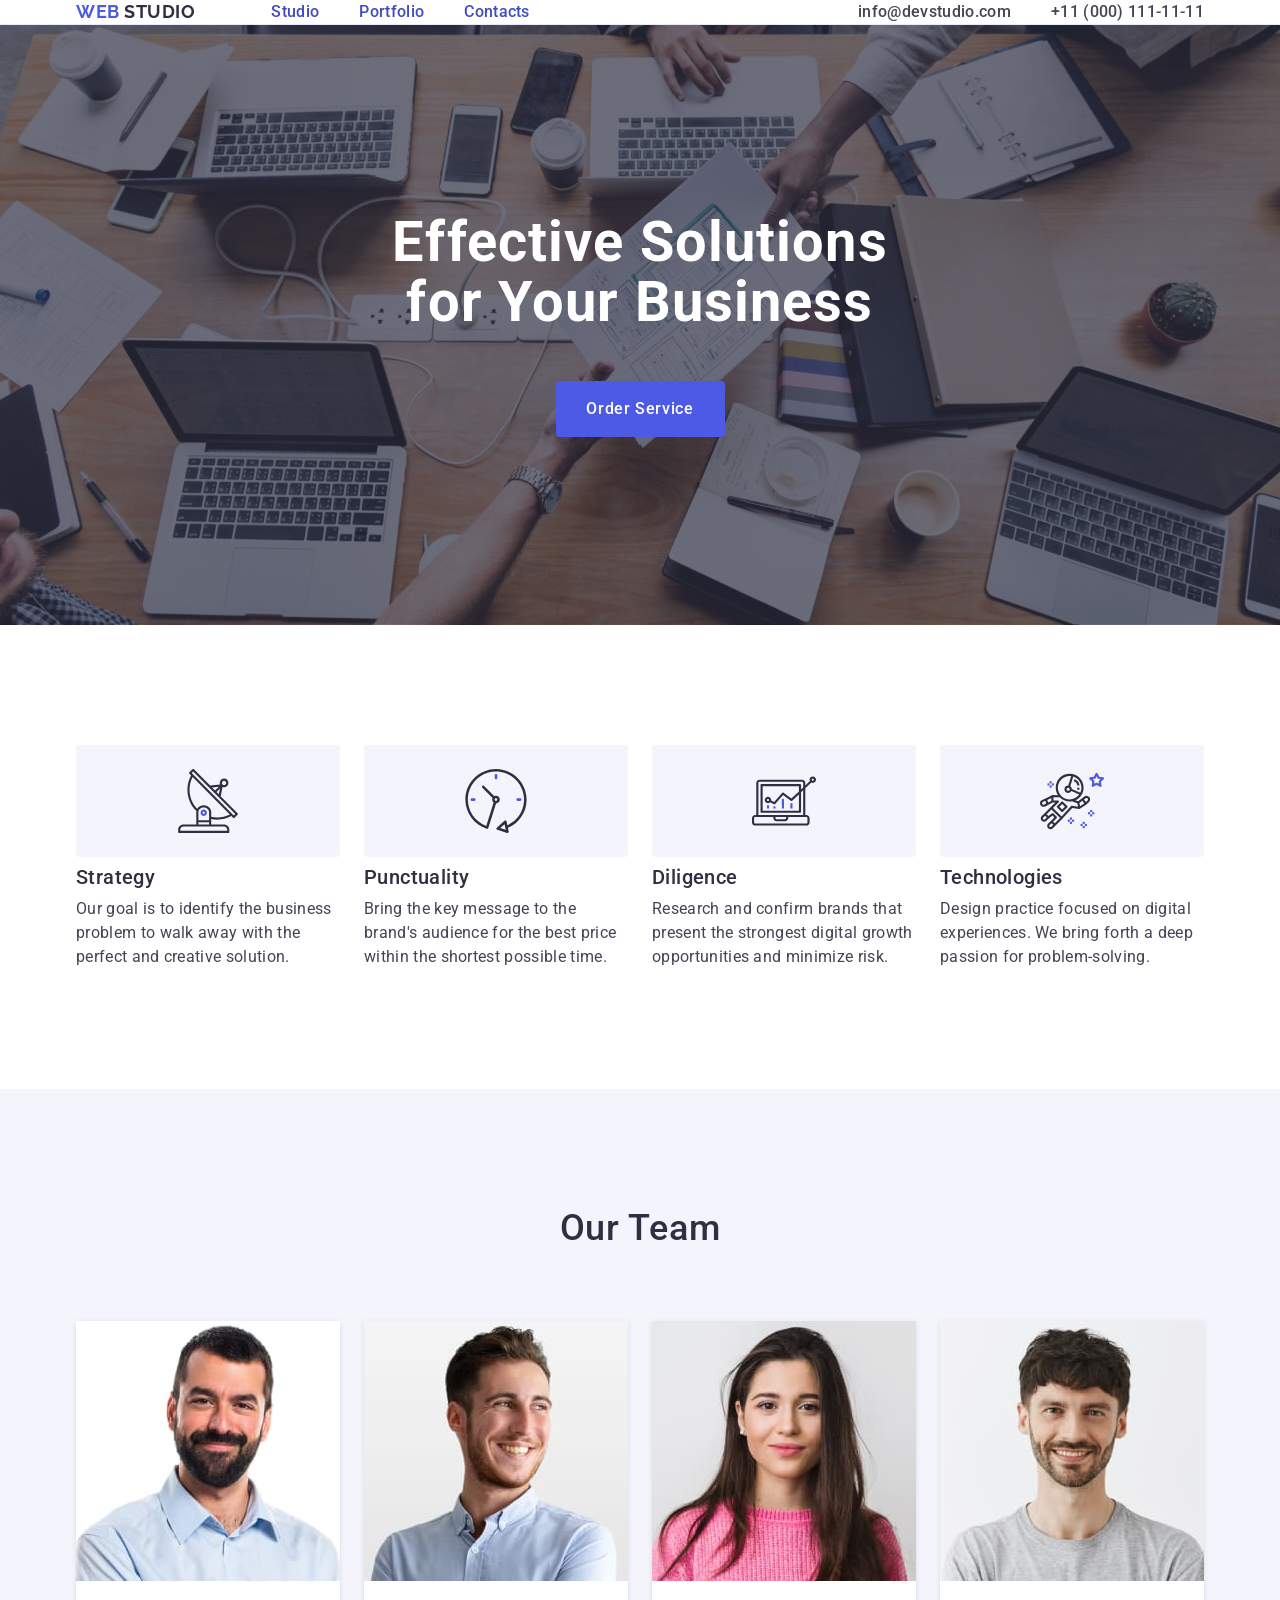
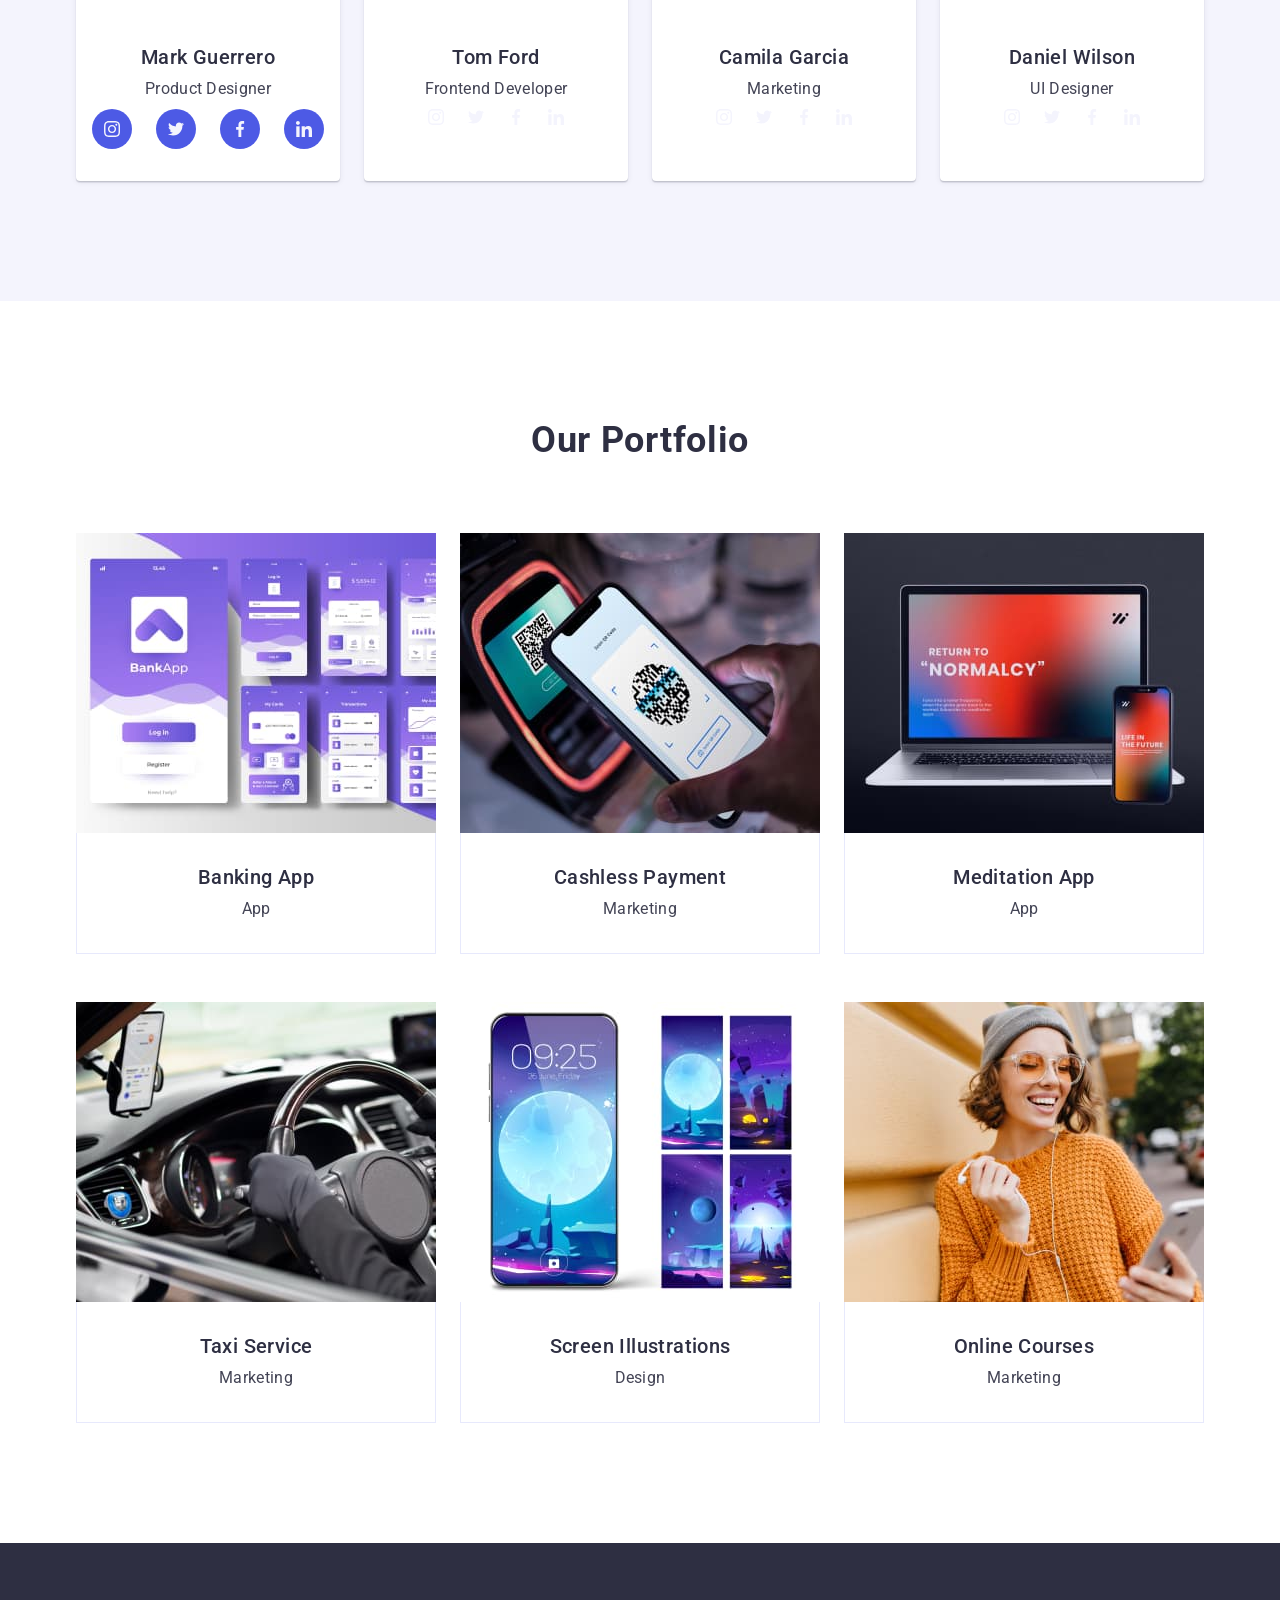
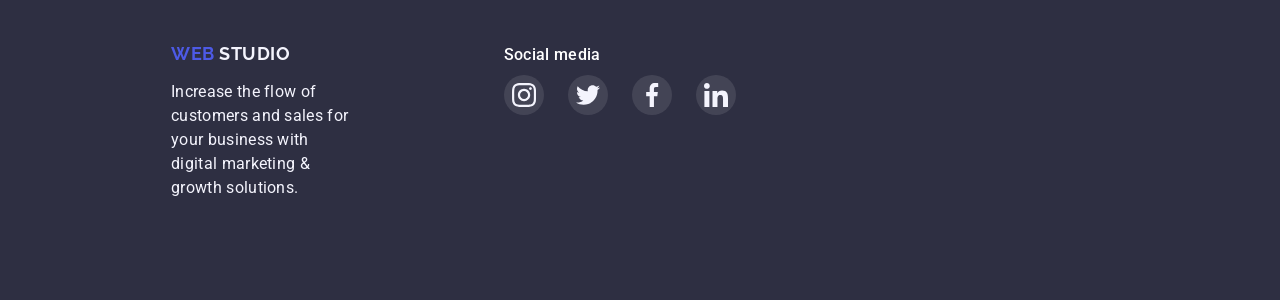
==== commit 9498daf7: "+" ====
--- a/index.html
+++ b/index.html
@@ -94,28 +94,28 @@
                             <p class="people-work">Product Designer</p>
                             <ul class="social-links">
                                 <li>
-                                    <a class="team-links" href="">
+                                    <a class="team-link" href="">
                                         <svg class="icon-team" width="16" height="16">
                                             <use href="./images/icons.svg#icon-instagram"></use>
                                         </svg>
                                     </a>
                                 </li>
                                 <li>
-                                    <a class="team-links" href="">
+                                    <a class="team-link" href="">
                                         <svg class="icon-team" width="16" height="16">
                                             <use href="./images/icons.svg#icon-twitter"></use>
                                         </svg>
                                     </a>
                                 </li>
                                 <li>
-                                    <a class="team-links" href="">
+                                    <a class="team-link" href="">
                                         <svg class="icon-team" width="16" height="16">
                                             <use href="./images/icons.svg#icon-facebook"></use>
                                         </svg>
                                     </a>
                                 </li>
                                 <li>
-                                    <a class="team-links" href="">
+                                    <a class="team-link" href="">
                                         <svg class="icon-team" width="16" height="16">
                                             <use href="./images/icons.svg#icon-linkedin"></use>
                                         </svg>
@@ -324,43 +324,46 @@
         </section>
     </main>
     <footer class="back-foot">
-        <div class="container foot-container">
-            <a href="" class="web-foot">web <span class="studio-foot">Studio</span></a>
-            <p class="descr-foot">Increase the flow of customers and sales for your business with digital marketing & growth solutions.</p>    
+        <div class="footer-container">
+            <div class="container foot-container">
+                <a href="" class="web-foot">web <span class="studio-foot">Studio</span></a>
+                <p class="descr-foot">Increase the flow of customers and sales for your business with digital marketing & growth solutions.</p>    
+            </div>
+            <div class="links-container">
+                <p class="foot-text">Social media</p>
+                <ul class="social-links-foot">
+                    <li>
+                        <a class="foot-links" href="">
+                            <svg class="icon-foot" width="24" height="24">
+                                <use href="./images/icons.svg#icon-instagram"></use>
+                            </svg>
+                        </a>
+                    </li>
+                    <li>
+                        <a class="foot-links" href="">
+                            <svg class="icon-foot" width="24" height="24">
+                                <use href="./images/icons.svg#icon-twitter"></use>
+                            </svg>
+                        </a>
+                    </li>
+                    <li>
+                        <a class="foot-links" href="">
+                            <svg class="icon-foot" width="24" height="24">
+                                <use href="./images/icons.svg#icon-facebook"></use>
+                            </svg>
+                        </a>
+                    </li>
+                    <li>
+                        <a class="foot-links" href="">
+                            <svg class="icon-foot" width="24" height="24">
+                                <use href="./images/icons.svg#icon-linkedin"></use>
+                            </svg>
+                        </a>
+                    </li>
+                </ul>
+            </div>
         </div>
-        <div class="links-container">
-            <p class="foot-text">Social media</p>
-            <ul class="social-links-foot">
-                <li>
-                    <a class="foot-links" href="">
-                        <svg class="icon-foot">
-                            <use href="./images/icons.svg#icon-instagram"></use>
-                        </svg>
-                    </a>
-                </li>
-                <li>
-                    <a class="foot-links" href="">
-                        <svg class="icon-foot">
-                            <use href="./images/icons.svg#icon-twitter"></use>
-                        </svg>
-                    </a>
-                </li>
-                <li>
-                    <a class="foot-links" href="">
-                        <svg class="icon-foot">
-                            <use href="./images/icons.svg#icon-facebook"></use>
-                        </svg>
-                    </a>
-                </li>
-                <li>
-                    <a class="foot-links" href="">
-                        <svg class="icon-foot">
-                            <use href="./images/icons.svg#icon-linkedin"></use>
-                        </svg>
-                    </a>
-                </li>
-            </ul>
-        </div>
+
     </footer>
     
 </body>
--- a/css/styles.css
+++ b/css/styles.css
@@ -350,7 +350,7 @@
     margin-top: 8px;
 }
 
-.team-links {
+.team-link {
     display: flex;
     width: 40px;
     height: 40px;
@@ -358,14 +358,14 @@
     border-radius: 50%;
     align-items: center;
     justify-content: center;
-    transition: 
-}
-
-.team-links:hover {
+    transition: background-color 250ms cubic-bezier(0.4, 0, 0.2, 1); 
+}
+
+.team-link:hover {
     background-color:  #404BBF;
 }
 
-.team-links:focus {
+.team-link:focus {
     background-color:  #404BBF;
 }
 
@@ -495,6 +495,11 @@
     flex: none;
 }
 
+.footer-container{
+    display: flex;
+    align-items: baseline;
+}
+
 .back-foot {
     background-color: #2e2f42;
     padding: 100px 0
@@ -537,8 +542,7 @@
 
 
 .icon-foot {
-    width: 16px;
-    height: 16px;
+
     fill: #F4F4FD;
 }
 
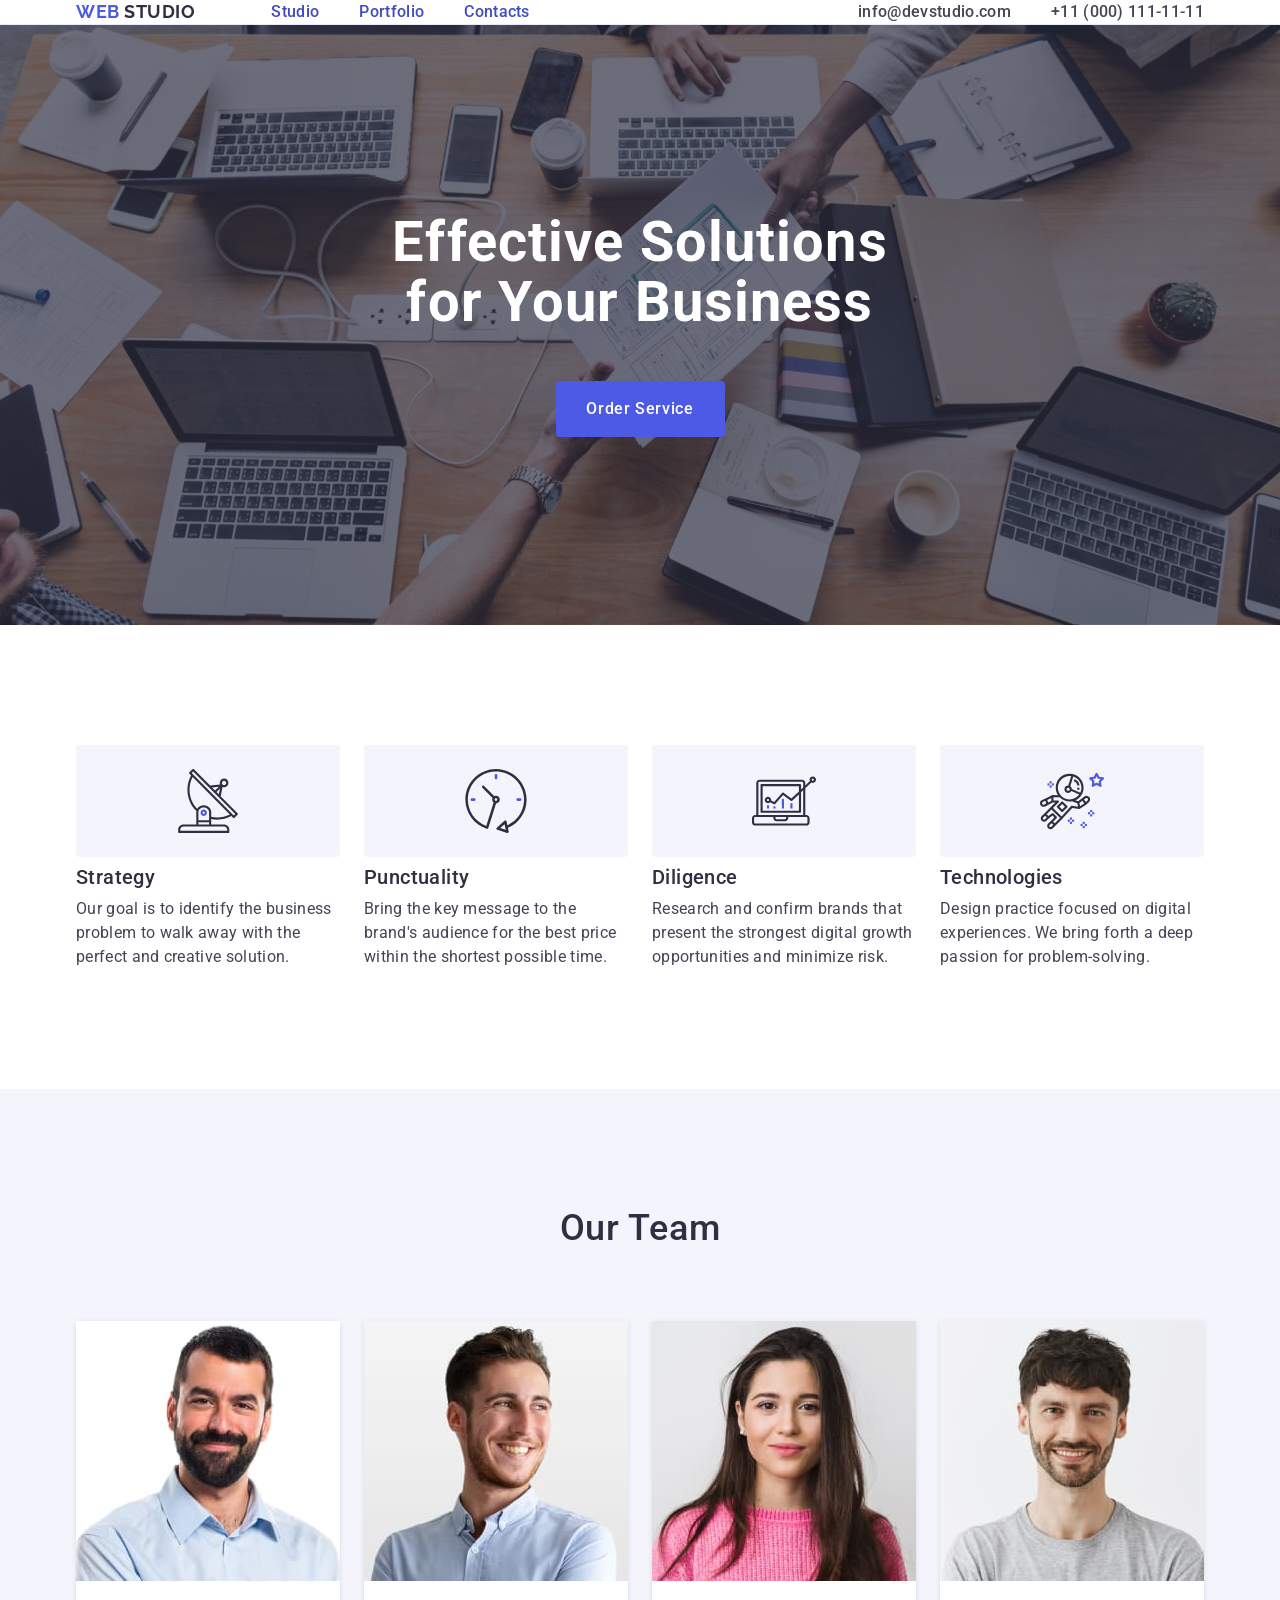
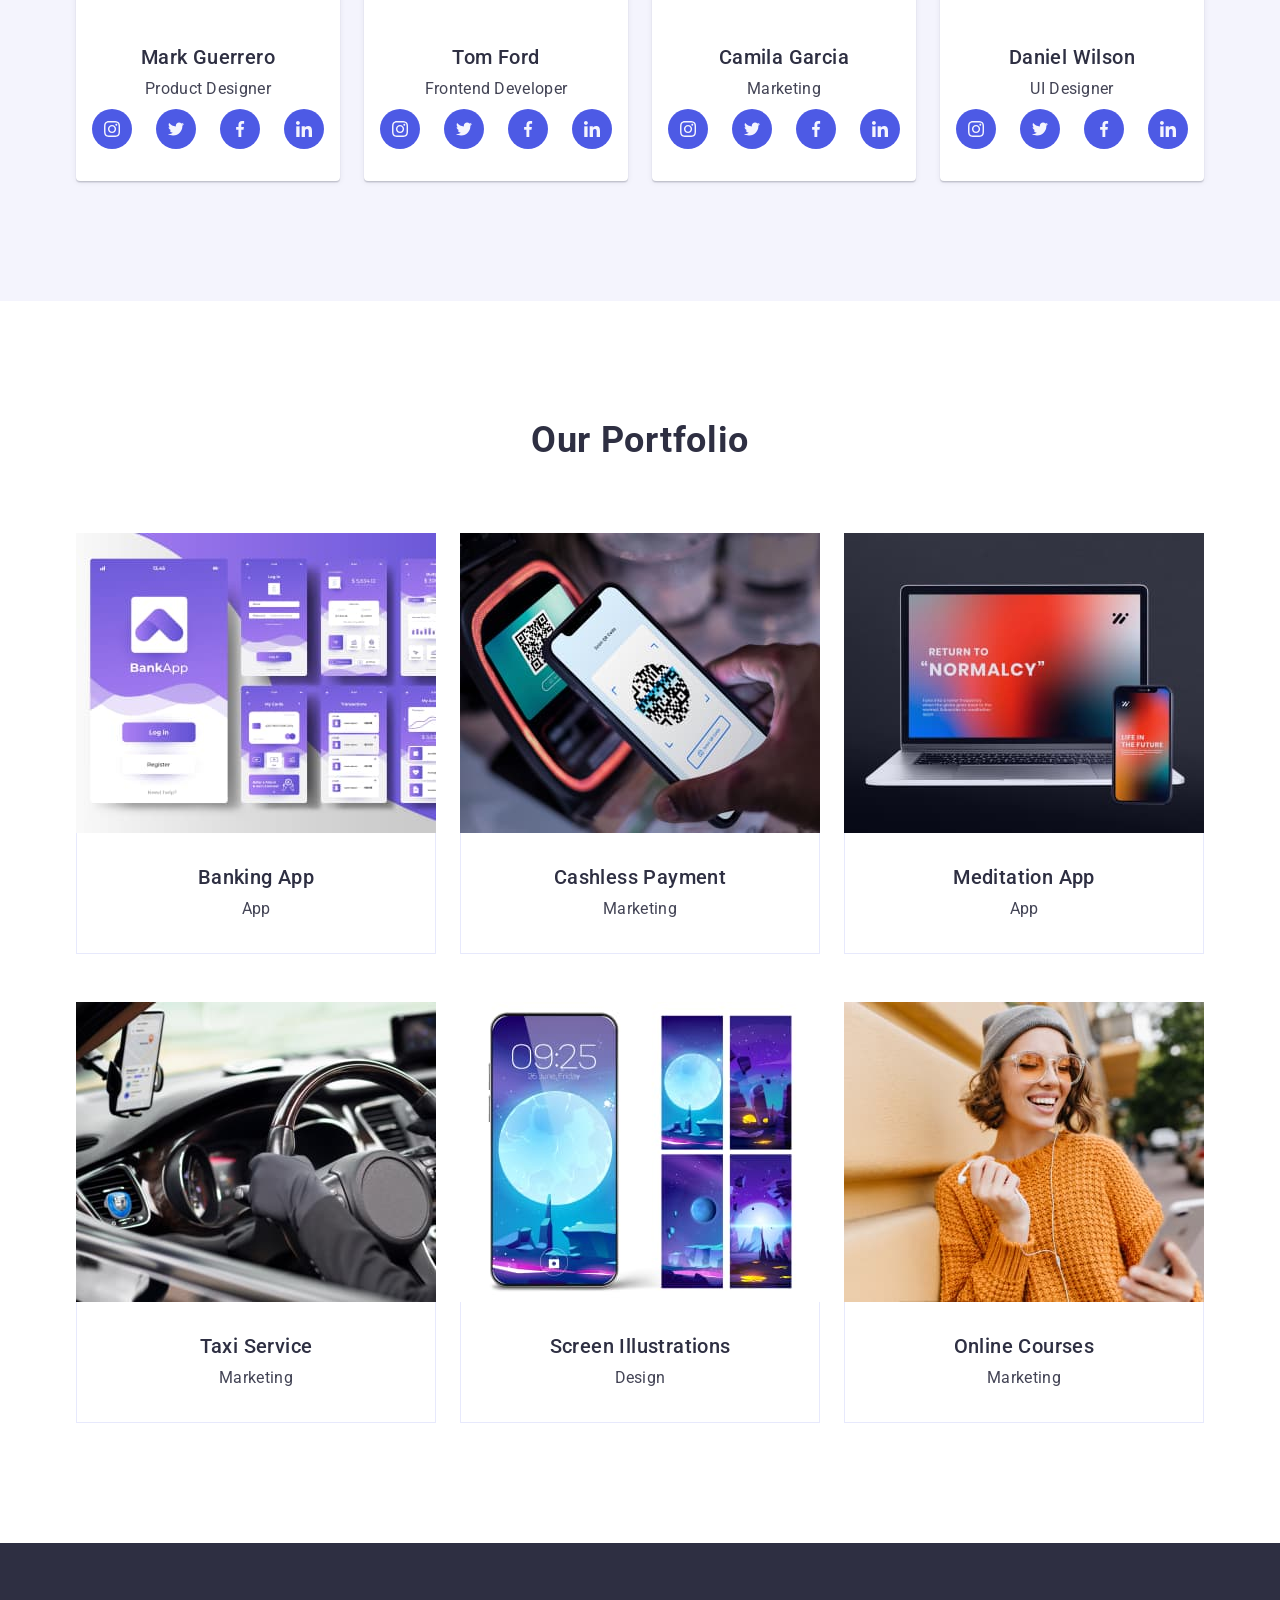
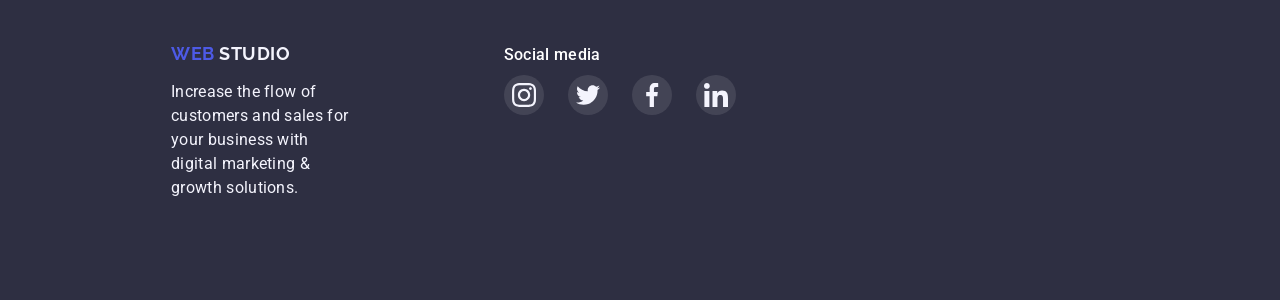
==== commit abb6f7a6: "+" ====
--- a/index.html
+++ b/index.html
@@ -131,28 +131,28 @@
                             <p class="people-work">Frontend Developer</p>
                             <ul class="social-links">
                                 <li>
-                                    <a class="team-links" href="">
+                                    <a class="team-link" href="">
                                         <svg class="icon-team" width="16" height="16">
                                             <use href="./images/icons.svg#icon-instagram"></use>
                                         </svg>
                                     </a>
                                 </li>
                                 <li>
-                                    <a class="team-links" href="">
+                                    <a class="team-link" href="">
                                         <svg class="icon-team" width="16" height="16">
                                             <use href="./images/icons.svg#icon-twitter"></use>
                                         </svg>
                                     </a>
                                 </li>
                                 <li>
-                                    <a class="team-links" href="">
+                                    <a class="team-link" href="">
                                         <svg class="icon-team" width="16" height="16">
                                             <use href="./images/icons.svg#icon-facebook"></use>
                                         </svg>
                                     </a>
                                 </li>
                                 <li>
-                                    <a class="team-links" href="">
+                                    <a class="team-link" href="">
                                         <svg class="icon-team" width="16" height="16">
                                             <use href="./images/icons.svg#icon-linkedin"></use>
                                         </svg>
@@ -169,28 +169,28 @@
                             <p class="people-work">Marketing</p>
                             <ul class="social-links">
                                 <li>
-                                    <a class="team-links" href="">
+                                    <a class="team-link" href="">
                                         <svg class="icon-team" width="16" height="16">
                                             <use href="./images/icons.svg#icon-instagram"></use>
                                         </svg>
                                     </a>
                                 </li>
                                 <li>
-                                    <a class="team-links" href="">
+                                    <a class="team-link" href="">
                                         <svg class="icon-team" width="16" height="16">
                                             <use href="./images/icons.svg#icon-twitter"></use>
                                         </svg>
                                     </a>
                                 </li>
                                 <li>
-                                    <a class="team-links" href="">
+                                    <a class="team-link" href="">
                                         <svg class="icon-team" width="16" height="16">
                                             <use href="./images/icons.svg#icon-facebook"></use>
                                         </svg>
                                     </a>
                                 </li>
                                 <li>
-                                    <a class="team-links" href="">
+                                    <a class="team-link" href="">
                                         <svg class="icon-team" width="16" height="16">
                                             <use href="./images/icons.svg#icon-linkedin"></use>
                                         </svg>
@@ -207,28 +207,28 @@
                             <p class="people-work">UI Designer</p>
                             <ul class="social-links">
                                 <li>
-                                    <a class="team-links" href="">
+                                    <a class="team-link" href="">
                                         <svg class="icon-team" width="16" height="16">
                                             <use href="./images/icons.svg#icon-instagram"></use>
                                         </svg>
                                     </a>
                                 </li>
                                 <li>
-                                    <a class="team-links" href="">
+                                    <a class="team-link" href="">
                                         <svg class="icon-team" width="16" height="16">
                                             <use href="./images/icons.svg#icon-twitter"></use>
                                         </svg>
                                     </a>
                                 </li>
                                 <li>
-                                    <a class="team-links" href="">
+                                    <a class="team-link" href="">
                                         <svg class="icon-team" width="16" height="16">
                                             <use href="./images/icons.svg#icon-facebook"></use>
                                         </svg>
                                     </a>
                                 </li>
                                 <li>
-                                    <a class="team-links" href="">
+                                    <a class="team-link" href="">
                                         <svg class="icon-team" width="16" height="16"   >
                                             <use href="./images/icons.svg#icon-linkedin"></use>
                                         </svg>
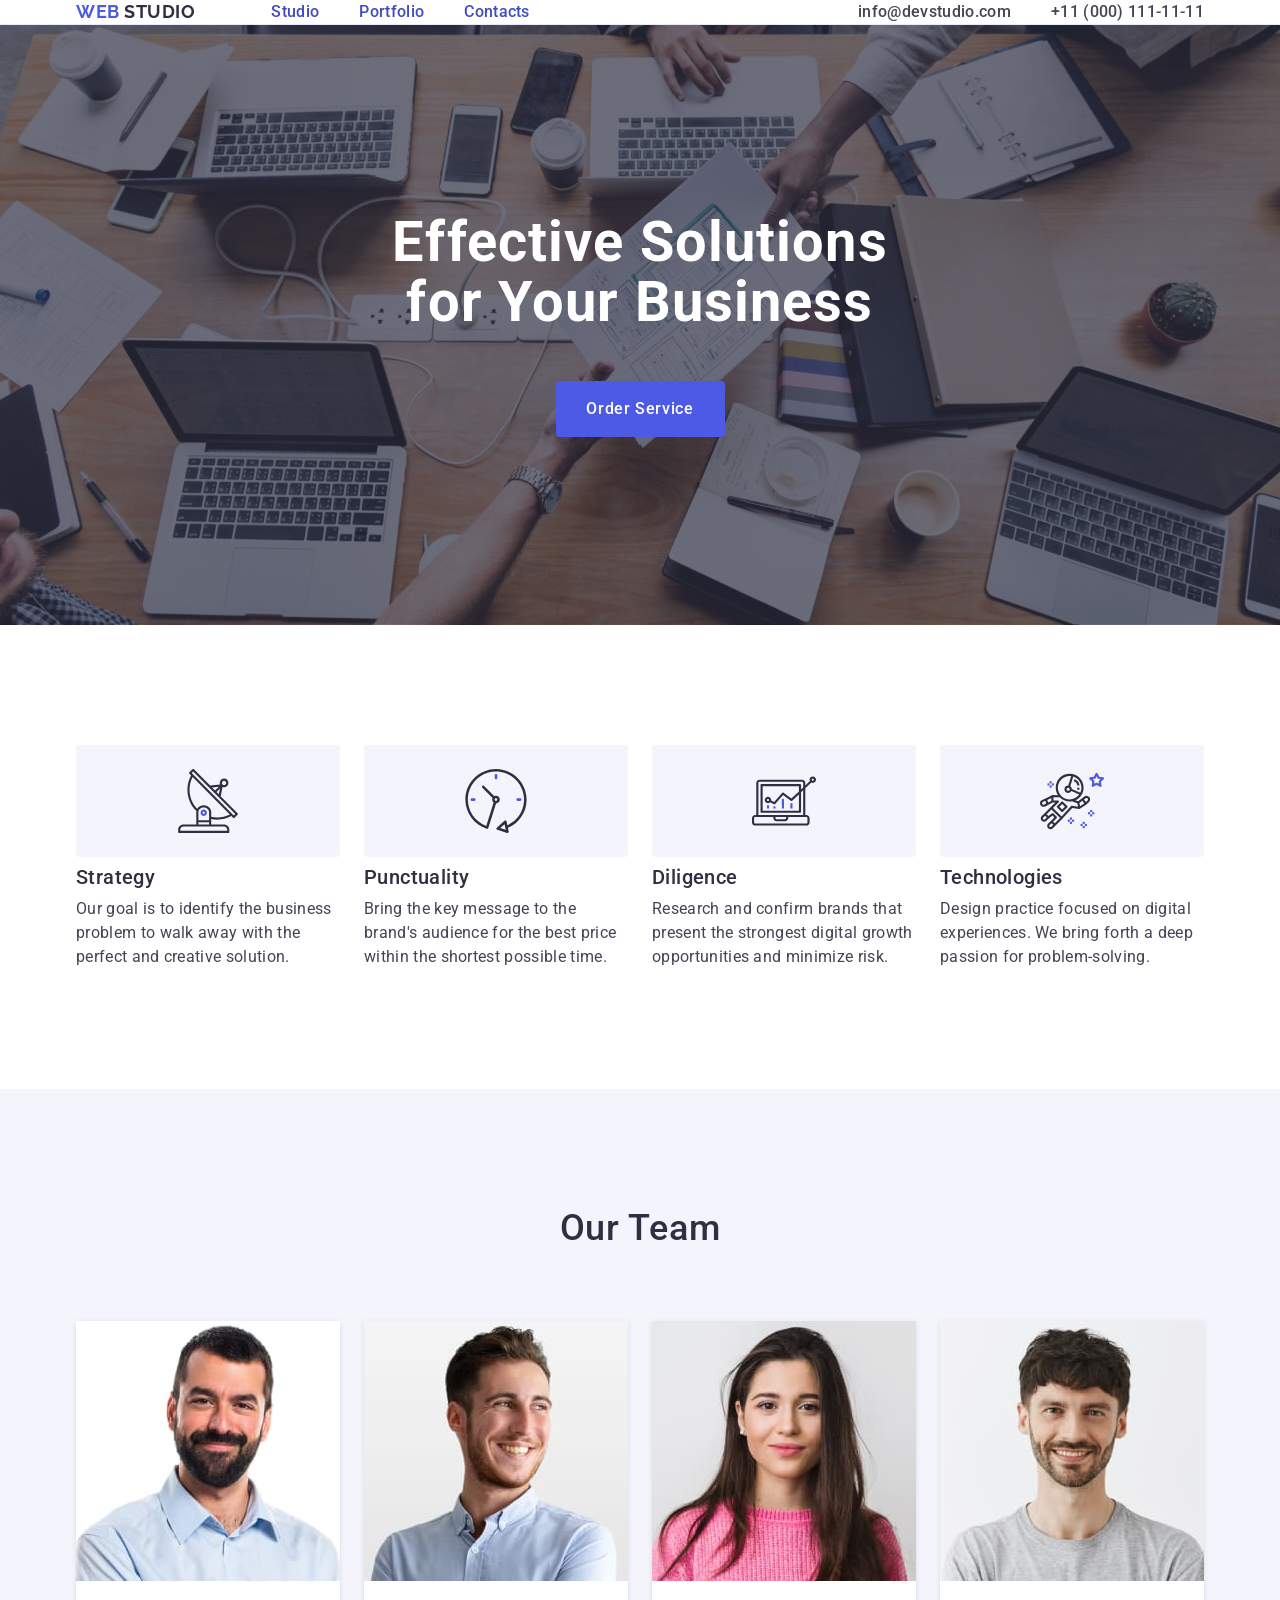
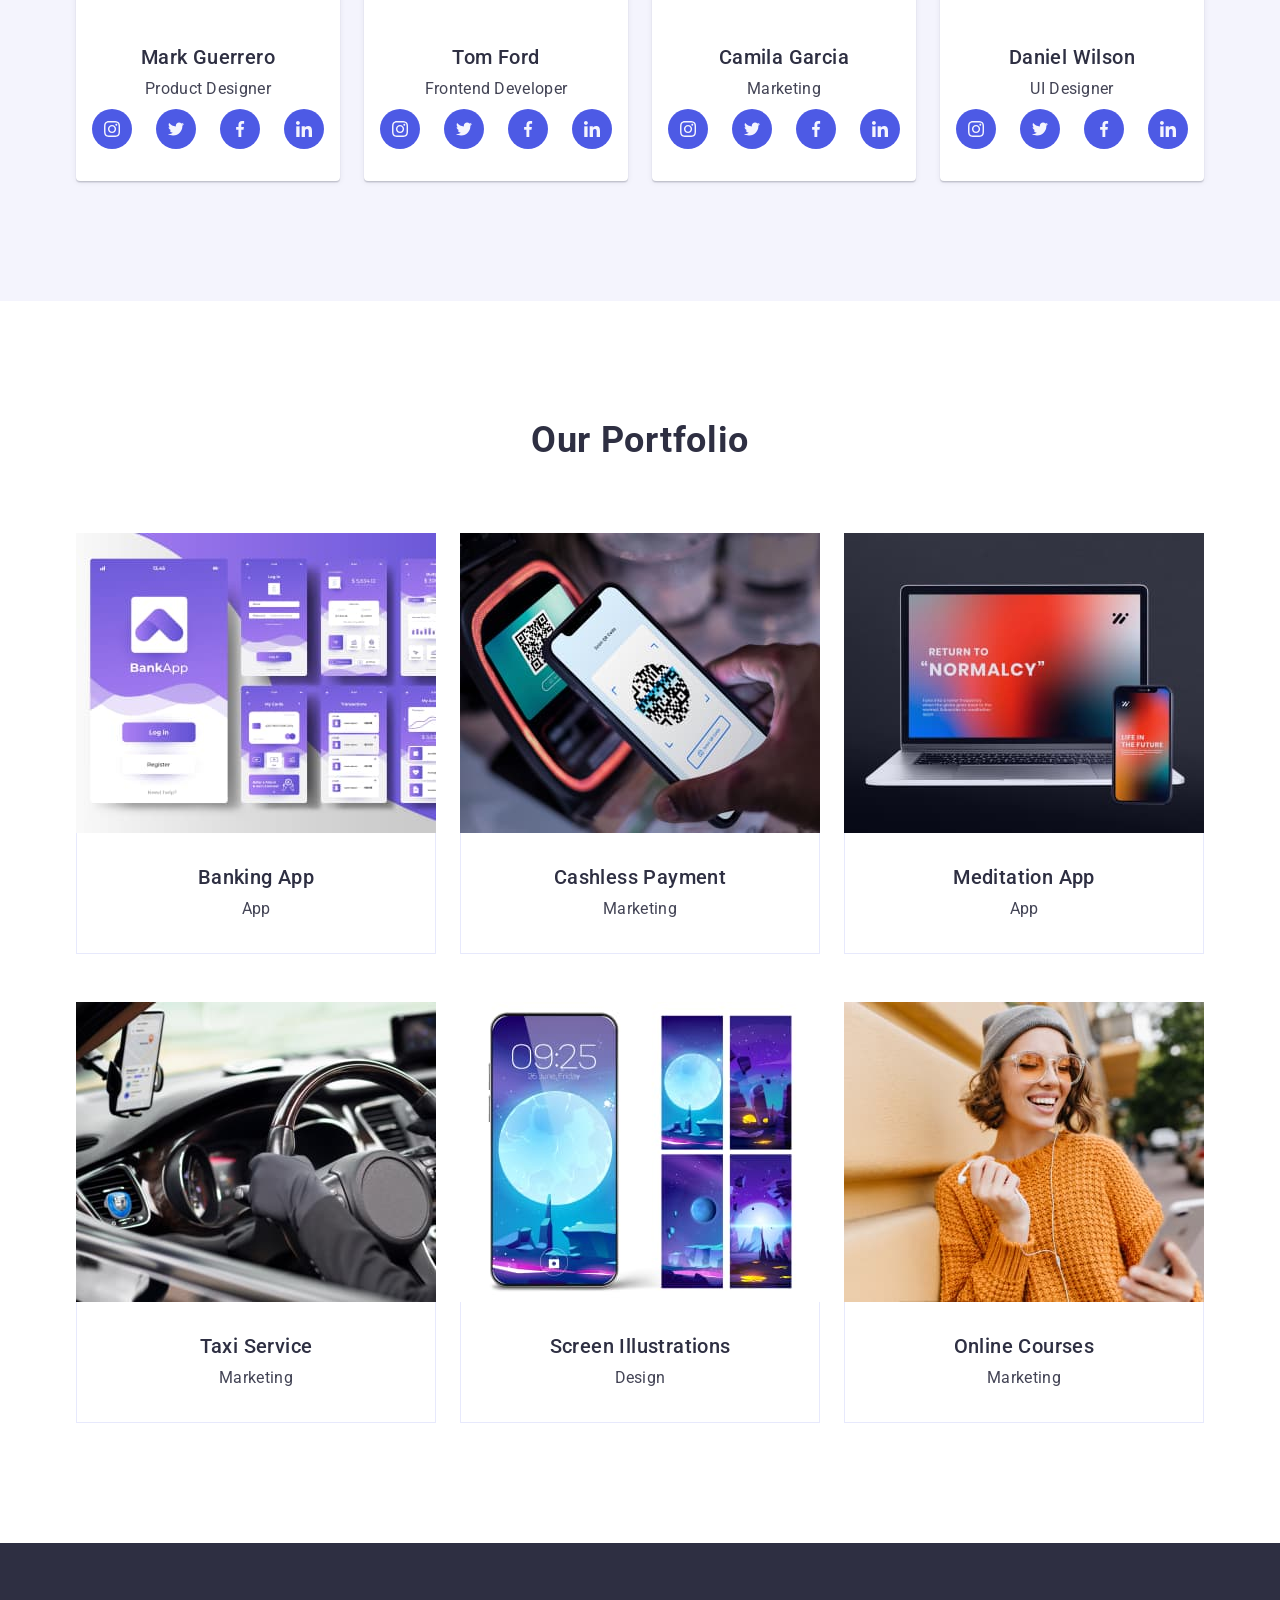
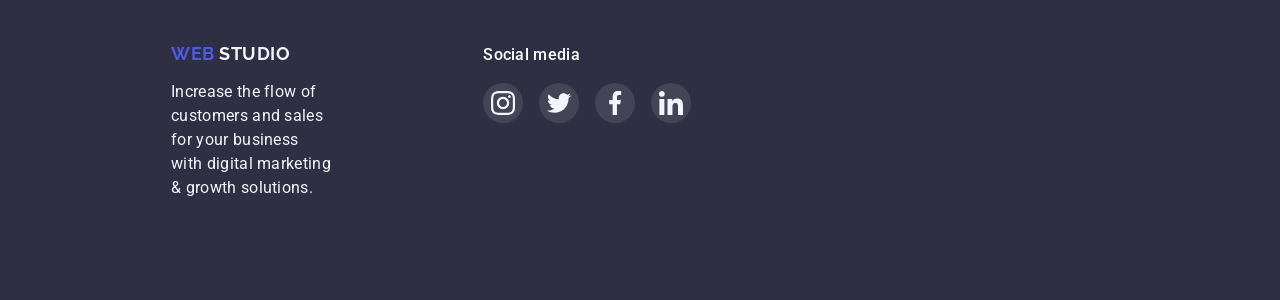
==== commit 2eec264c: "+" ====
--- a/index.html
+++ b/index.html
@@ -93,28 +93,28 @@
                             <h3 class="people-name">Mark Guerrero</h3>
                             <p class="people-work">Product Designer</p>
                             <ul class="social-links">
-                                <li>
+                                <li class="icons-link">
                                     <a class="team-link" href="">
                                         <svg class="icon-team" width="16" height="16">
                                             <use href="./images/icons.svg#icon-instagram"></use>
                                         </svg>
                                     </a>
                                 </li>
-                                <li>
+                                <li class="icons-link">
                                     <a class="team-link" href="">
                                         <svg class="icon-team" width="16" height="16">
                                             <use href="./images/icons.svg#icon-twitter"></use>
                                         </svg>
                                     </a>
                                 </li>
-                                <li>
+                                <li class="icons-link">
                                     <a class="team-link" href="">
                                         <svg class="icon-team" width="16" height="16">
                                             <use href="./images/icons.svg#icon-facebook"></use>
                                         </svg>
                                     </a>
                                 </li>
-                                <li>
+                                <li class="icons-link">
                                     <a class="team-link" href="">
                                         <svg class="icon-team" width="16" height="16">
                                             <use href="./images/icons.svg#icon-linkedin"></use>
@@ -130,28 +130,28 @@
                             <h3 class="people-name">Tom Ford</h3>
                             <p class="people-work">Frontend Developer</p>
                             <ul class="social-links">
-                                <li>
+                                <li class="icons-link">
                                     <a class="team-link" href="">
                                         <svg class="icon-team" width="16" height="16">
                                             <use href="./images/icons.svg#icon-instagram"></use>
                                         </svg>
                                     </a>
                                 </li>
-                                <li>
+                                <li class="icons-link">
                                     <a class="team-link" href="">
                                         <svg class="icon-team" width="16" height="16">
                                             <use href="./images/icons.svg#icon-twitter"></use>
                                         </svg>
                                     </a>
                                 </li>
-                                <li>
+                                <li class="icons-link">
                                     <a class="team-link" href="">
                                         <svg class="icon-team" width="16" height="16">
                                             <use href="./images/icons.svg#icon-facebook"></use>
                                         </svg>
                                     </a>
                                 </li>
-                                <li>
+                                <li class="icons-link">
                                     <a class="team-link" href="">
                                         <svg class="icon-team" width="16" height="16">
                                             <use href="./images/icons.svg#icon-linkedin"></use>
@@ -168,28 +168,28 @@
                             <h3 class="people-name">Camila Garcia</h3>
                             <p class="people-work">Marketing</p>
                             <ul class="social-links">
-                                <li>
+                                <li class="icons-link">
                                     <a class="team-link" href="">
                                         <svg class="icon-team" width="16" height="16">
                                             <use href="./images/icons.svg#icon-instagram"></use>
                                         </svg>
                                     </a>
                                 </li>
-                                <li>
+                                <li class="icons-link">
                                     <a class="team-link" href="">
                                         <svg class="icon-team" width="16" height="16">
                                             <use href="./images/icons.svg#icon-twitter"></use>
                                         </svg>
                                     </a>
                                 </li>
-                                <li>
+                                <li class="icons-link">
                                     <a class="team-link" href="">
                                         <svg class="icon-team" width="16" height="16">
                                             <use href="./images/icons.svg#icon-facebook"></use>
                                         </svg>
                                     </a>
                                 </li>
-                                <li>
+                                <li class="icons-link">
                                     <a class="team-link" href="">
                                         <svg class="icon-team" width="16" height="16">
                                             <use href="./images/icons.svg#icon-linkedin"></use>
@@ -206,28 +206,28 @@
                             <h3 class="people-name">Daniel Wilson</h3>
                             <p class="people-work">UI Designer</p>
                             <ul class="social-links">
-                                <li>
+                                <li class="icons-link">
                                     <a class="team-link" href="">
                                         <svg class="icon-team" width="16" height="16">
                                             <use href="./images/icons.svg#icon-instagram"></use>
                                         </svg>
                                     </a>
                                 </li>
-                                <li>
+                                <li class="icons-link">
                                     <a class="team-link" href="">
                                         <svg class="icon-team" width="16" height="16">
                                             <use href="./images/icons.svg#icon-twitter"></use>
                                         </svg>
                                     </a>
                                 </li>
-                                <li>
+                                <li class="icons-link">
                                     <a class="team-link" href="">
                                         <svg class="icon-team" width="16" height="16">
                                             <use href="./images/icons.svg#icon-facebook"></use>
                                         </svg>
                                     </a>
                                 </li>
-                                <li>
+                                <li class="icons-link">
                                     <a class="team-link" href="">
                                         <svg class="icon-team" width="16" height="16"   >
                                             <use href="./images/icons.svg#icon-linkedin"></use>
@@ -332,28 +332,28 @@
             <div class="links-container">
                 <p class="foot-text">Social media</p>
                 <ul class="social-links-foot">
-                    <li>
+                    <li class="icons-foot-link">
                         <a class="foot-links" href="">
                             <svg class="icon-foot" width="24" height="24">
                                 <use href="./images/icons.svg#icon-instagram"></use>
                             </svg>
                         </a>
                     </li>
-                    <li>
+                    <li class="icons-foot-link">
                         <a class="foot-links" href="">
                             <svg class="icon-foot" width="24" height="24">
                                 <use href="./images/icons.svg#icon-twitter"></use>
                             </svg>
                         </a>
                     </li>
-                    <li>
+                    <li class="icons-foot-link">
                         <a class="foot-links" href="">
                             <svg class="icon-foot" width="24" height="24">
                                 <use href="./images/icons.svg#icon-facebook"></use>
                             </svg>
                         </a>
                     </li>
-                    <li>
+                    <li class="icons-foot-link">
                         <a class="foot-links" href="">
                             <svg class="icon-foot" width="24" height="24">
                                 <use href="./images/icons.svg#icon-linkedin"></use>
--- a/css/styles.css
+++ b/css/styles.css
@@ -402,7 +402,7 @@
     transition: box-shadow 250ms cubic-bezier(0.4, 0, 0.2, 1);
 }
 
-port-cards:hover{
+.port-cards:hover{
     transform: translateY(0%);
     box-shadow: 0px 1px 6px rgba(46, 47, 66, 0.08), 0px 1px 1px rgba(46, 47, 66, 0.16), 0px 2px 1px rgba(46, 47, 66, 0.08);
 }
@@ -430,7 +430,7 @@
     transition: transform 250ms cubic-bezier(0.4, 0, 0.2, 1);
 }
 
-.box-picture:hover .blue-text{
+.port-cards:hover .blue-text{
     transform: translateY(0%);
     opacity: 1;
 
@@ -498,6 +498,7 @@
 .footer-container{
     display: flex;
     align-items: baseline;
+    margin-right: 120px;
 }
 
 .back-foot {
@@ -529,12 +530,13 @@
     color: #FFFFFF;
     margin: 0;
     margin-left: 120px;
+    margin-bottom: 16px;
 }
 
 .social-links-foot {
     display: flex;
     align-items: center;
-    gap: 24px;
+    gap: 16px;
     margin: 0;
     margin-top: 8px;
     margin-left: 120px;
@@ -554,6 +556,7 @@
     border-radius: 50%;
     align-items: center;
     justify-content: center;
+    transition: background-color 250ms cubic-bezier(0.4, 0, 0.2, 1);
 }
 
 
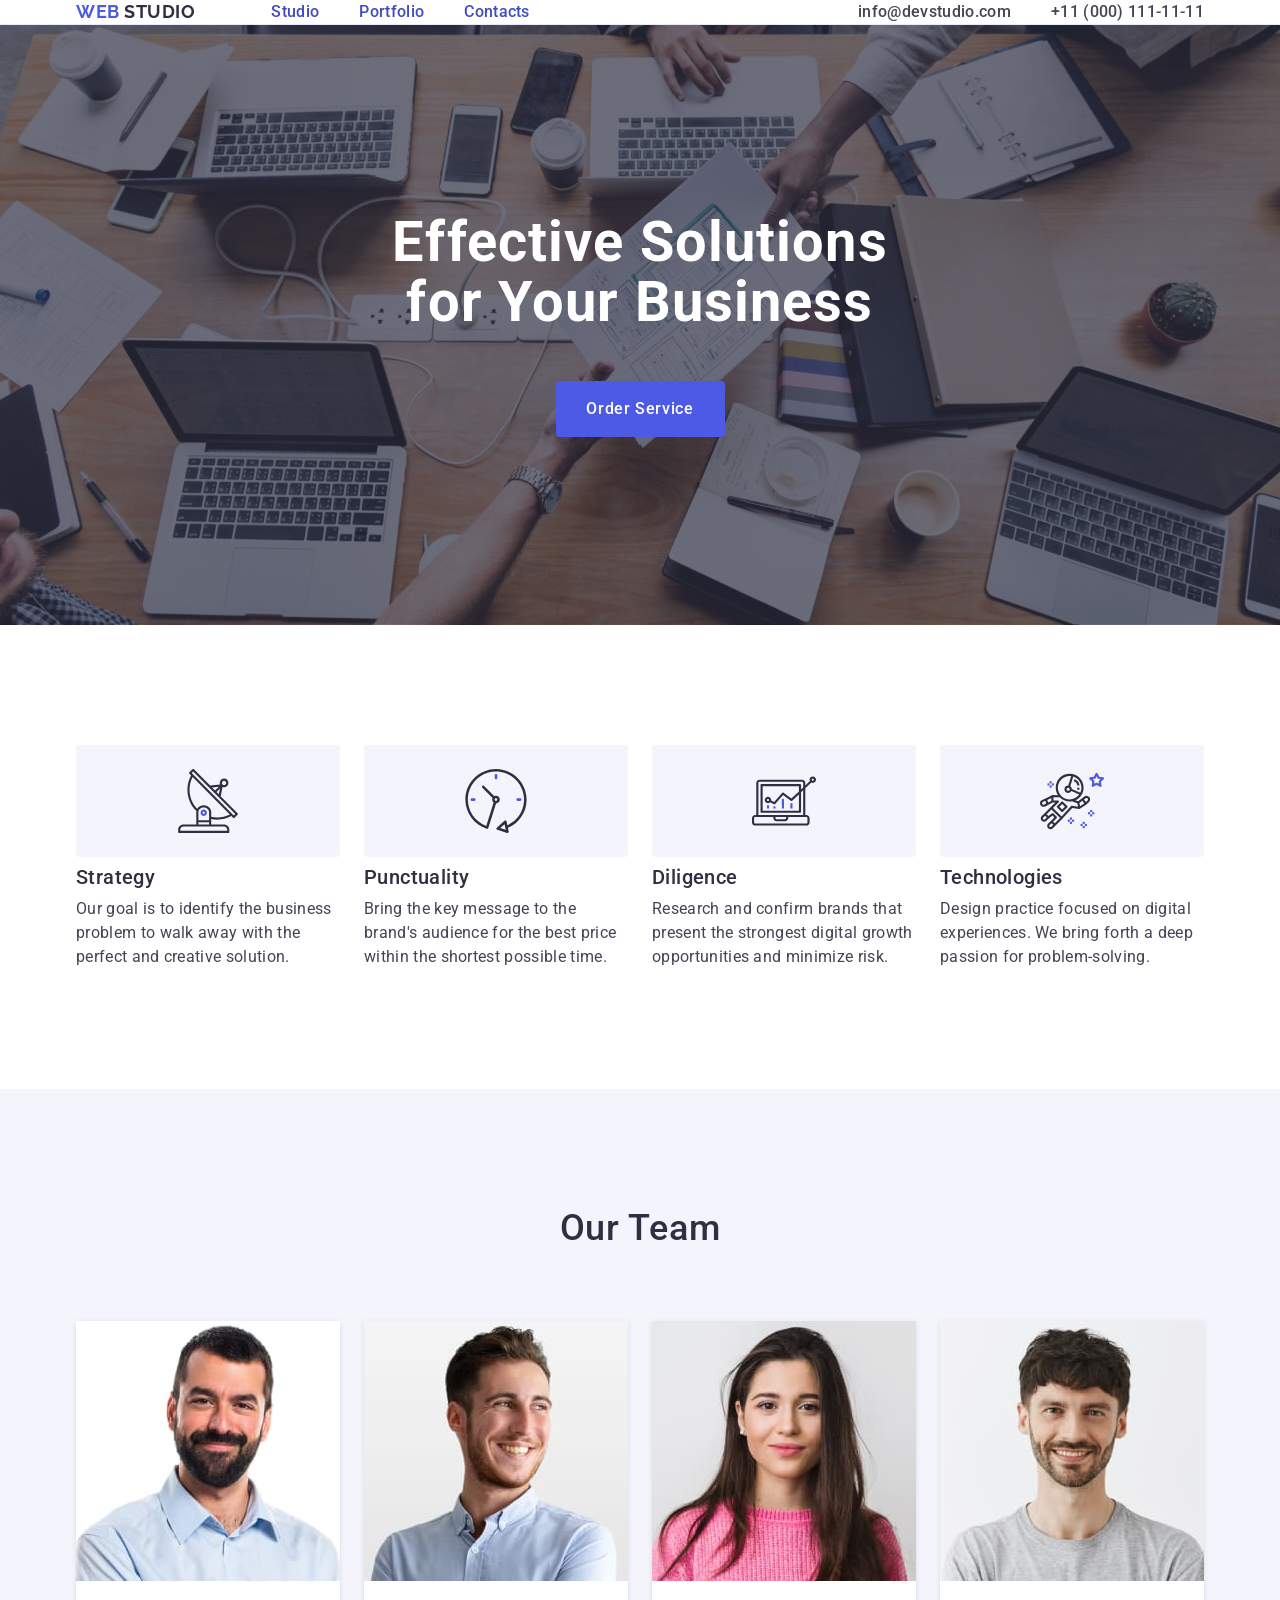
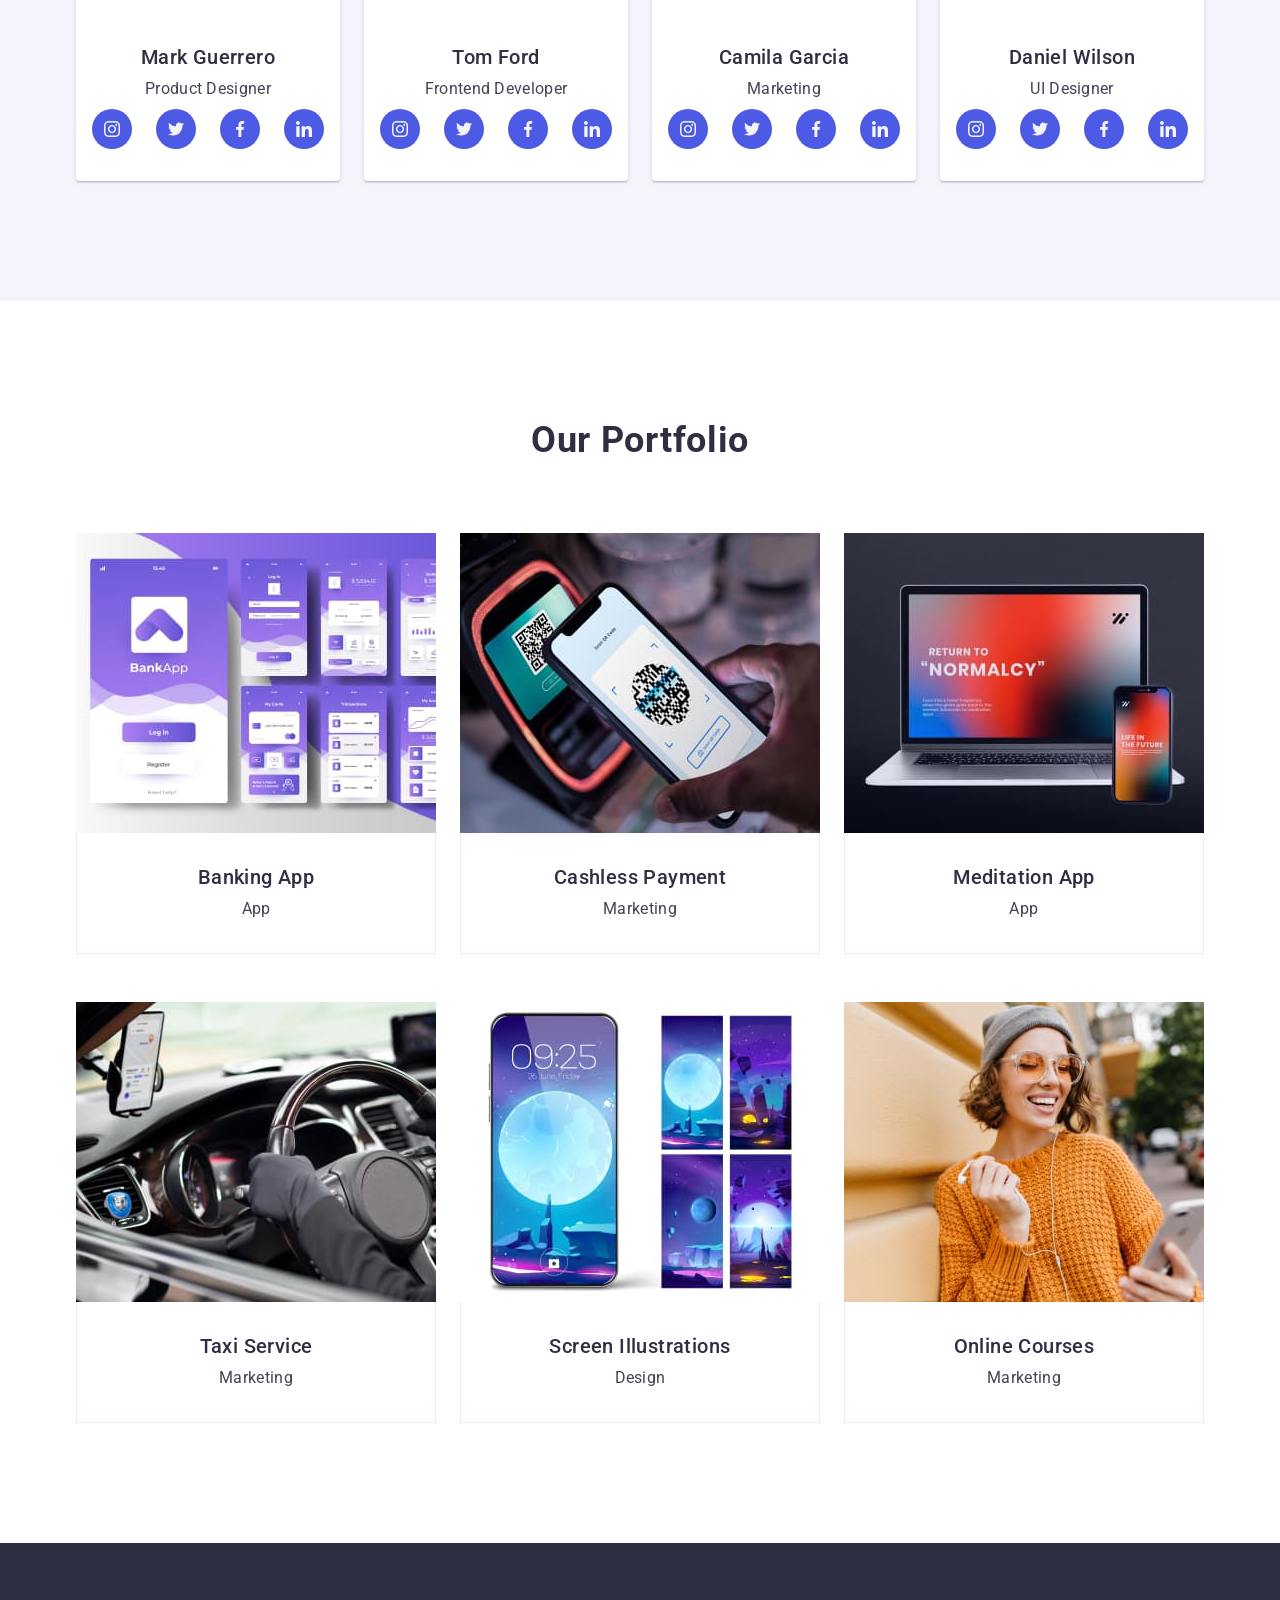
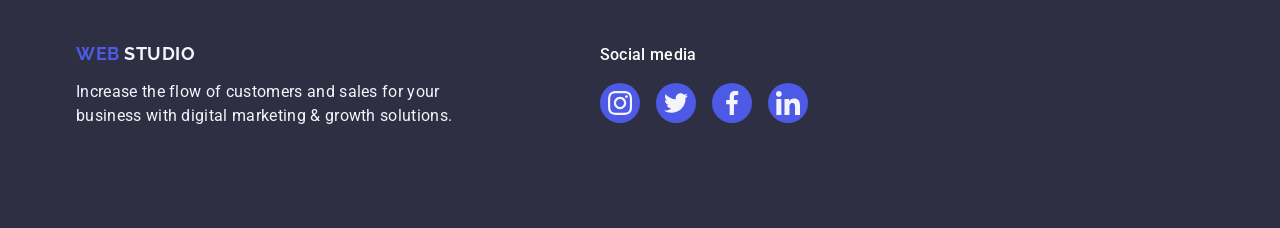
==== commit 46b4e01c: "+" ====
--- a/index.html
+++ b/index.html
@@ -324,8 +324,8 @@
         </section>
     </main>
     <footer class="back-foot">
-        <div class="footer-container">
-            <div class="container foot-container">
+        <div class="footer-container container">
+            <div class=" foot-container">
                 <a href="" class="web-foot">web <span class="studio-foot">Studio</span></a>
                 <p class="descr-foot">Increase the flow of customers and sales for your business with digital marketing & growth solutions.</p>    
             </div>
--- a/css/styles.css
+++ b/css/styles.css
@@ -394,16 +394,18 @@
     column-gap: 24px;
     flex-wrap: wrap;
     row-gap: 48px;
+    transition: box-shadow 250ms cubic-bezier(0.4, 0, 0.2, 1);
 }
 
 .port-cards {
     border: 1px;
-    width: calc((100% - 48px) / 3)
+    width: calc((100% - 48px) / 3);
     transition: box-shadow 250ms cubic-bezier(0.4, 0, 0.2, 1);
 }
 
 .port-cards:hover{
     transform: translateY(0%);
+    transition: box-shadow 250ms cubic-bezier(0.4, 0, 0.2, 1);
     box-shadow: 0px 1px 6px rgba(46, 47, 66, 0.08), 0px 1px 1px rgba(46, 47, 66, 0.16), 0px 2px 1px rgba(46, 47, 66, 0.08);
 }
 
@@ -467,8 +469,8 @@
 
 .foot-container {
 
-    width: 264px;
-    margin-left: 156px;
+
+    margin-right: 120px;
 }
 
 .web-foot {
@@ -498,7 +500,7 @@
 .footer-container{
     display: flex;
     align-items: baseline;
-    margin-right: 120px;
+
 }
 
 .back-foot {
@@ -518,6 +520,7 @@
     width: 1158px; 
     padding: 0 15px; 
     margin: 0 auto;
+    
 }
 
 .foot-text {
@@ -529,7 +532,7 @@
     letter-spacing: 0.02em;
     color: #FFFFFF;
     margin: 0;
-    margin-left: 120px;
+
     margin-bottom: 16px;
 }
 
@@ -539,7 +542,7 @@
     gap: 16px;
     margin: 0;
     margin-top: 8px;
-    margin-left: 120px;
+ 
 }
 
 
@@ -556,7 +559,8 @@
     border-radius: 50%;
     align-items: center;
     justify-content: center;
-    transition: background-color 250ms cubic-bezier(0.4, 0, 0.2, 1);
+    transition: background-color 250ms cubic-bezier(0.4, 0, 0.2, 1) ;
+    background-color: #4d5ae5   ;
 }
 
 
